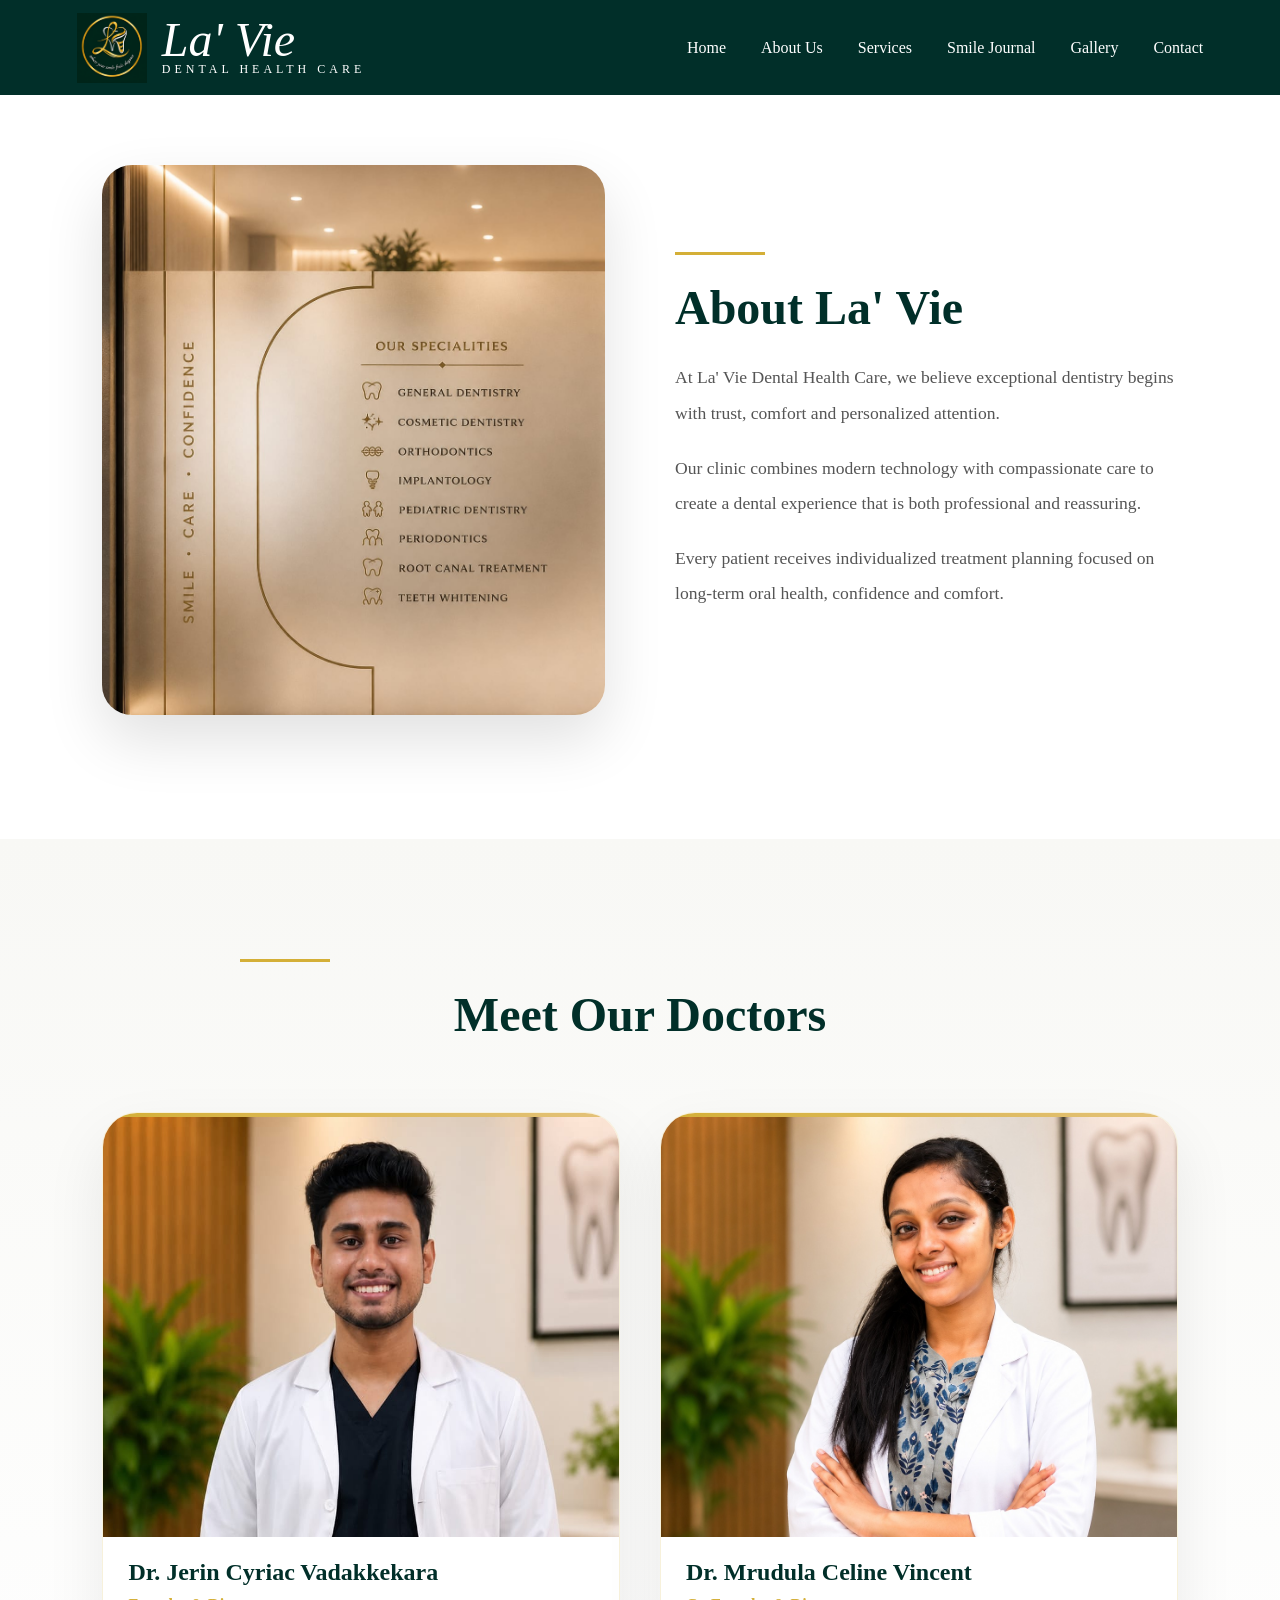
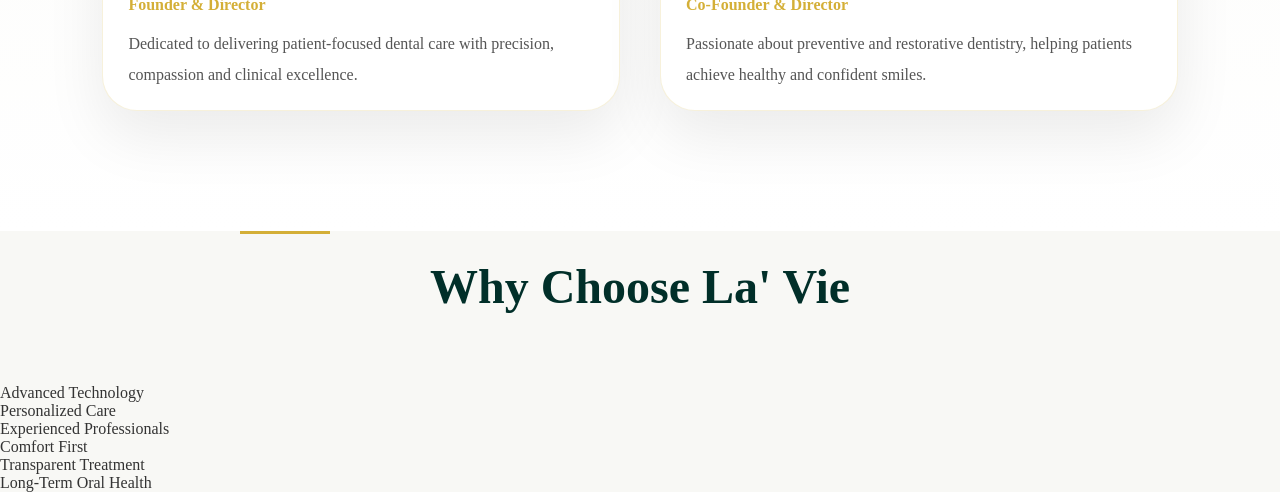
==== about.html @ 4c0e5233 "Add Font Awesome stylesheet to about.html Added Font Awesome stylesheet link for icons." ====
<!DOCTYPE html>
<html lang="en">

<head>

  <link rel="stylesheet"
href="https://cdnjs.cloudflare.com/ajax/libs/font-awesome/6.5.1/css/all.min.css">

<meta charset="UTF-8">
<meta name="viewport" content="width=device-width, initial-scale=1.0">

<title>About Us | La' Vie Dental Health Care</title>

<link rel="stylesheet" href="css/style.css">

</head>

<body>

<header class="navbar">

<div class="brand">

<img src="images/logo.png" alt="La' Vie">

<div class="brand-text">

<div class="lavie">
La' Vie
</div>

<div class="clinic-name">
DENTAL HEALTH CARE
</div>

</div>

</div>

<nav class="nav-links">

<a href="index.html">Home</a>
<a href="about.html">About Us</a>
<a href="services.html">Services</a>
<a href="smile-journal.html">Smile Journal</a>
<a href="gallery.html">Gallery</a>
<a href="contact.html">Contact</a>

</nav>

</header>

<section class="page-hero">

<h1>About Us</h1>

<p>
Where exceptional dentistry meets
personalized care.
</p>

</section>

<section class="about-section">

<div class="about-image">

<img src="images/glass.jpeg"
alt="La' Vie">

</div>

<div class="about-content">

<div class="section-accent"></div>

<h2>About La' Vie</h2>

<p>

At La' Vie Dental Health Care,
we believe exceptional dentistry
begins with trust, comfort and
personalized attention.

</p>

<p>

Our clinic combines modern
technology with compassionate care
to create a dental experience that
is both professional and reassuring.

</p>

<p>

Every patient receives individualized
treatment planning focused on
long-term oral health, confidence
and comfort.

</p>

</div>

</section>

<section class="doctors-section">

<div class="section-heading">

<div class="section-accent"></div>

<h2>Meet Our Doctors</h2>

</div>

<div class="doctor-grid">

<div class="doctor-card">

<img src="images/jerin.jpeg">

<div class="doctor-content">

<h3>
Dr. Jerin Cyriac Vadakkekara
</h3>

<h4>
Founder & Director
</h4>

<p>

Dedicated to delivering
patient-focused dental care with
precision, compassion and
clinical excellence.

</p>

</div>

</div>

<div class="doctor-card">

<img src="images/mrudula.jpeg">

<div class="doctor-content">

<h3>
Dr. Mrudula Celine Vincent
</h3>

<h4>
Co-Founder & Director
</h4>

<p>

Passionate about preventive and
restorative dentistry, helping
patients achieve healthy and
confident smiles.

</p>

</div>

</div>

</div>

</section>

<section class="why-section">

<div class="section-heading">

<div class="section-accent"></div>

<h2>Why Choose La' Vie</h2>

</div>

<div class="why-grid">

<div class="why-card">
Advanced Technology
</div>

<div class="why-card">
Personalized Care
</div>

<div class="why-card">
Experienced Professionals
</div>

<div class="why-card">
Comfort First
</div>

<div class="why-card">
Transparent Treatment
</div>

<div class="why-card">
Long-Term Oral Health
</div>

</div>

</section>

</body>

</html>
---- css/style.css ----
*{
margin:0;
padding:0;
box-sizing:border-box;
}

html{
scroll-behavior:smooth;
}

body{
font-family:"Times New Roman",serif;
background:#F8F8F5;
overflow-x:hidden;
color:#333;
}

/* =========================
HEADER
========================= */

.navbar{
position:fixed;
top:0;
left:0;
width:100%;
height:95px;
display:flex;
justify-content:space-between;
align-items:center;
padding:0 6%;
background:#012F29;
z-index:1000;
transition:.4s ease;
}

.brand{
display:flex;
align-items:center;
gap:15px;
}

.brand img{
height:70px;
width:auto;
}

.brand-text{
display:flex;
flex-direction:column;
}

.lavie{
font-family:"Palatino Linotype","Book Antiqua",Palatino,serif;
font-style:italic;
font-size:3rem;
line-height:.9;
color:white;
}

.clinic-name{
font-size:.75rem;
letter-spacing:4px;
text-transform:uppercase;
color:white;
}

.nav-links{
display:flex;
gap:35px;
}

.nav-links a{
text-decoration:none;
color:white;
font-size:1rem;
transition:.3s;
}

.nav-links a:hover{
color:#D4AF37;
}

/* =========================
HERO
========================= */

.hero{
min-height:100vh;
padding-top:130px;
padding-left:8%;
padding-right:8%;
display:flex;
align-items:center;
justify-content:space-between;
gap:50px;

background:
radial-gradient(
circle at top right,
rgba(212,175,55,.10),
transparent 35%
),

radial-gradient(
circle at bottom left,
rgba(1,91,79,.08),
transparent 40%
),

linear-gradient(
135deg,
#F8F8F5,
#EEF3F1
);
}

.hero-left{
width:48%;
z-index:2;
}

.glass-card{
background:rgba(255,255,255,.55);
backdrop-filter:blur(14px);
padding:50px;
border-radius:30px;
box-shadow:0 20px 60px rgba(0,0,0,.08);
}

.hero-accent{
width:100px;
height:3px;
background:#D4AF37;
margin-bottom:25px;
}

.hero-left h1{
font-size:4.5rem;
line-height:1.1;
color:#012F29;
margin-bottom:20px;
}

.hero-left p{
font-size:1.2rem;
line-height:1.8;
margin-bottom:30px;
color:#555;
}

.hero-buttons{
display:flex;
gap:15px;
margin-bottom:30px;
}

.primary-btn{
padding:16px 30px;
background:#012F29;
color:white;
border-radius:50px;
text-decoration:none;
font-weight:600;
}

.call-btn{
padding:16px 30px;
border:1px solid #D4AF37;
color:#012F29;
border-radius:50px;
text-decoration:none;
font-weight:600;
}

.hero-stats{
display:flex;
gap:15px;
flex-wrap:wrap;
}

.stat{
background:white;
padding:15px;
border-radius:18px;
box-shadow:0 10px 30px rgba(0,0,0,.06);
}

.stat h3{
color:#012F29;
margin-bottom:5px;
}

.stat span{
font-size:.9rem;
color:#666;
}
/* =========================
HERO IMAGE
========================= */

.hero-right{
width:48%;
position:relative;
display:flex;
justify-content:center;
align-items:center;
}

.gold-glow{
position:absolute;
width:500px;
height:500px;
border-radius:50%;

background:
radial-gradient(
rgba(212,175,55,.25),
transparent 70%
);

filter:blur(20px);
}

.hero-slider{
position:relative;
width:100%;
max-width:650px;
height:650px;
border-radius:35px;
overflow:hidden;
box-shadow:0 30px 90px rgba(0,0,0,.12);
}

.hero-slide{
position:absolute;
width:100%;
height:100%;
object-fit:cover;
opacity:0;
transition:opacity 1.5s ease;
}

.hero-slide.active{
opacity:1;
}

/* =========================
ABOUT SECTION
========================= */

.about-section{
padding:120px 8%;
display:flex;
align-items:center;
justify-content:space-between;
gap:70px;
background:white;
}

.about-image{
width:50%;
}

.about-image img{
width:100%;
height:550px;
object-fit:cover;
border-radius:30px;
box-shadow:0 25px 60px rgba(0,0,0,.12);
}

.about-content{
width:50%;
}

.section-accent{
width:90px;
height:3px;
background:#D4AF37;
margin-bottom:25px;
}

.about-content h2{
font-size:3rem;
color:#012F29;
margin-bottom:25px;
}

.about-content p{
font-size:1.1rem;
line-height:2;
color:#555;
margin-bottom:20px;
}

/* =========================
DOCTORS SECTION
========================= */

.doctors-section{
padding:120px 8%;
background:
linear-gradient(
180deg,
#F8F8F5,
#FFFFFF
);
}

.section-heading{
text-align:center;
max-width:800px;
margin:0 auto 70px;
}

.section-heading h2{
font-size:3rem;
color:#012F29;
margin-bottom:20px;
}

.section-heading p{
font-size:1.1rem;
line-height:1.8;
color:#666;
}

.doctor-grid{
display:grid;
grid-template-columns:repeat(2,1fr);
gap:40px;
}

.doctor-card{
background:white;
border-radius:35px;
overflow:hidden;
border:1px solid rgba(212,175,55,.18);
box-shadow:0 25px 60px rgba(0,0,0,.08);
transition:.4s ease;
}

.doctor-card::before{
content:"";
display:block;
height:4px;
background:
linear-gradient(
90deg,
#D4AF37,
#E4C27A
);
}

.doctor-card:hover{
transform:translateY(-12px);
box-shadow:0 35px 80px rgba(0,0,0,.12);
}
/* =========================
DOCTOR IMAGES
========================= */

.doctor-card img{

width:100%;

height:420px;

object-fit:cover;

object-position:center top;

display:block;
}
}

.doctor-card:hover img{

transform:scale(1.03);
}

.doctor-content{

padding:20px 25px;


}

.doctor-content h3{

font-size:1.5rem;

line-height:1.3;

color:#012F29;

margin-bottom:8px;

}

.doctor-content h4{

color:#D4AF37;

margin-bottom:15px;

font-size:1rem;
}

.doctor-content span{

display:block;

margin-bottom:20px;

font-weight:600;

letter-spacing:.5px;

color:#666;
}

.doctor-content p{

line-height:1.9;

color:#555;
}

/* =========================
WHATSAPP BUTTON
========================= */

.floating-whatsapp{

position:fixed;

right:25px;
bottom:25px;

width:65px;
height:65px;

display:flex;
justify-content:center;
align-items:center;

background:#25D366;

color:white;

font-size:1.8rem;

border-radius:50%;

text-decoration:none;

z-index:9999;

box-shadow:
0 10px 30px rgba(0,0,0,.25);

transition:.3s;
}

.floating-whatsapp:hover{

transform:translateY(-4px);
}

/* =========================
ANIMATIONS
========================= */

.hero-left{

opacity:0;

animation:
fadeLeft 1.2s ease forwards;
}

.hero-right{

opacity:0;

animation:
fadeRight 1.2s ease forwards;
}

@keyframes fadeLeft{

from{
opacity:0;
transform:translateX(-50px);
}

to{
opacity:1;
transform:translateX(0);
}
}

@keyframes fadeRight{

from{
opacity:0;
transform:translateX(50px);
}

to{
opacity:1;
transform:translateX(0);
}
}

/* =========================
MOBILE
========================= */

@media(max-width:992px){

.nav-links{
display:none;
}

.hero{

flex-direction:column;

text-align:center;

padding-top:130px;
}

.hero-left,
.hero-right{
width:100%;
}

.hero-right{
margin-top:40px;
}

.hero-slider{
height:420px;
}

.hero-left h1{
font-size:3rem;
}

.hero-buttons{
justify-content:center;
}

.hero-stats{
justify-content:center;
}

.glass-card{
padding:30px;
}

.about-section{
flex-direction:column;
}

.about-image,
.about-content{
width:100%;
}

.about-image img{
height:350px;
}

.doctor-grid{
grid-template-columns:1fr;
}

.section-heading h2,
.about-content h2{
font-size:2.3rem;
}

}
/* =========================
GALLERY
========================= */

.gallery-section{

padding:120px 8%;

background:#012F29;
}

.gallery-grid{

display:grid;

grid-template-columns:
2fr 1fr;

grid-auto-rows:300px;

gap:20px;
}

.gallery-item{

overflow:hidden;

border-radius:25px;

position:relative;
}

.gallery-item img{

width:100%;
height:100%;

object-fit:cover;

transition:.6s ease;
}

.gallery-item:hover img{

transform:scale(1.08);
}

.gallery-item.large{

grid-row:span 2;
}

.gallery-item.tall{

grid-row:span 2;
}

@media(max-width:992px){

.gallery-grid{

grid-template-columns:1fr;
}

.gallery-item.large,
.gallery-item.tall{

grid-row:auto;
}

}
/* =========================
CONTACT
========================= */

.contact-section{

padding:120px 8%;

display:grid;

grid-template-columns:
repeat(3,1fr);

gap:30px;

background:
linear-gradient(
135deg,
#012F29,
#01463D
);
}

.contact-card{

background:
rgba(255,255,255,.08);

backdrop-filter:blur(12px);

padding:40px;

border-radius:25px;

color:white;

text-align:center;

border:1px solid
rgba(255,255,255,.10);
}

.contact-card h2{

margin-bottom:20px;

color:#D4AF37;
}

.contact-card p{

line-height:1.8;

margin-bottom:25px;
}

@media(max-width:992px){

.contact-section{

grid-template-columns:1fr;
}

}
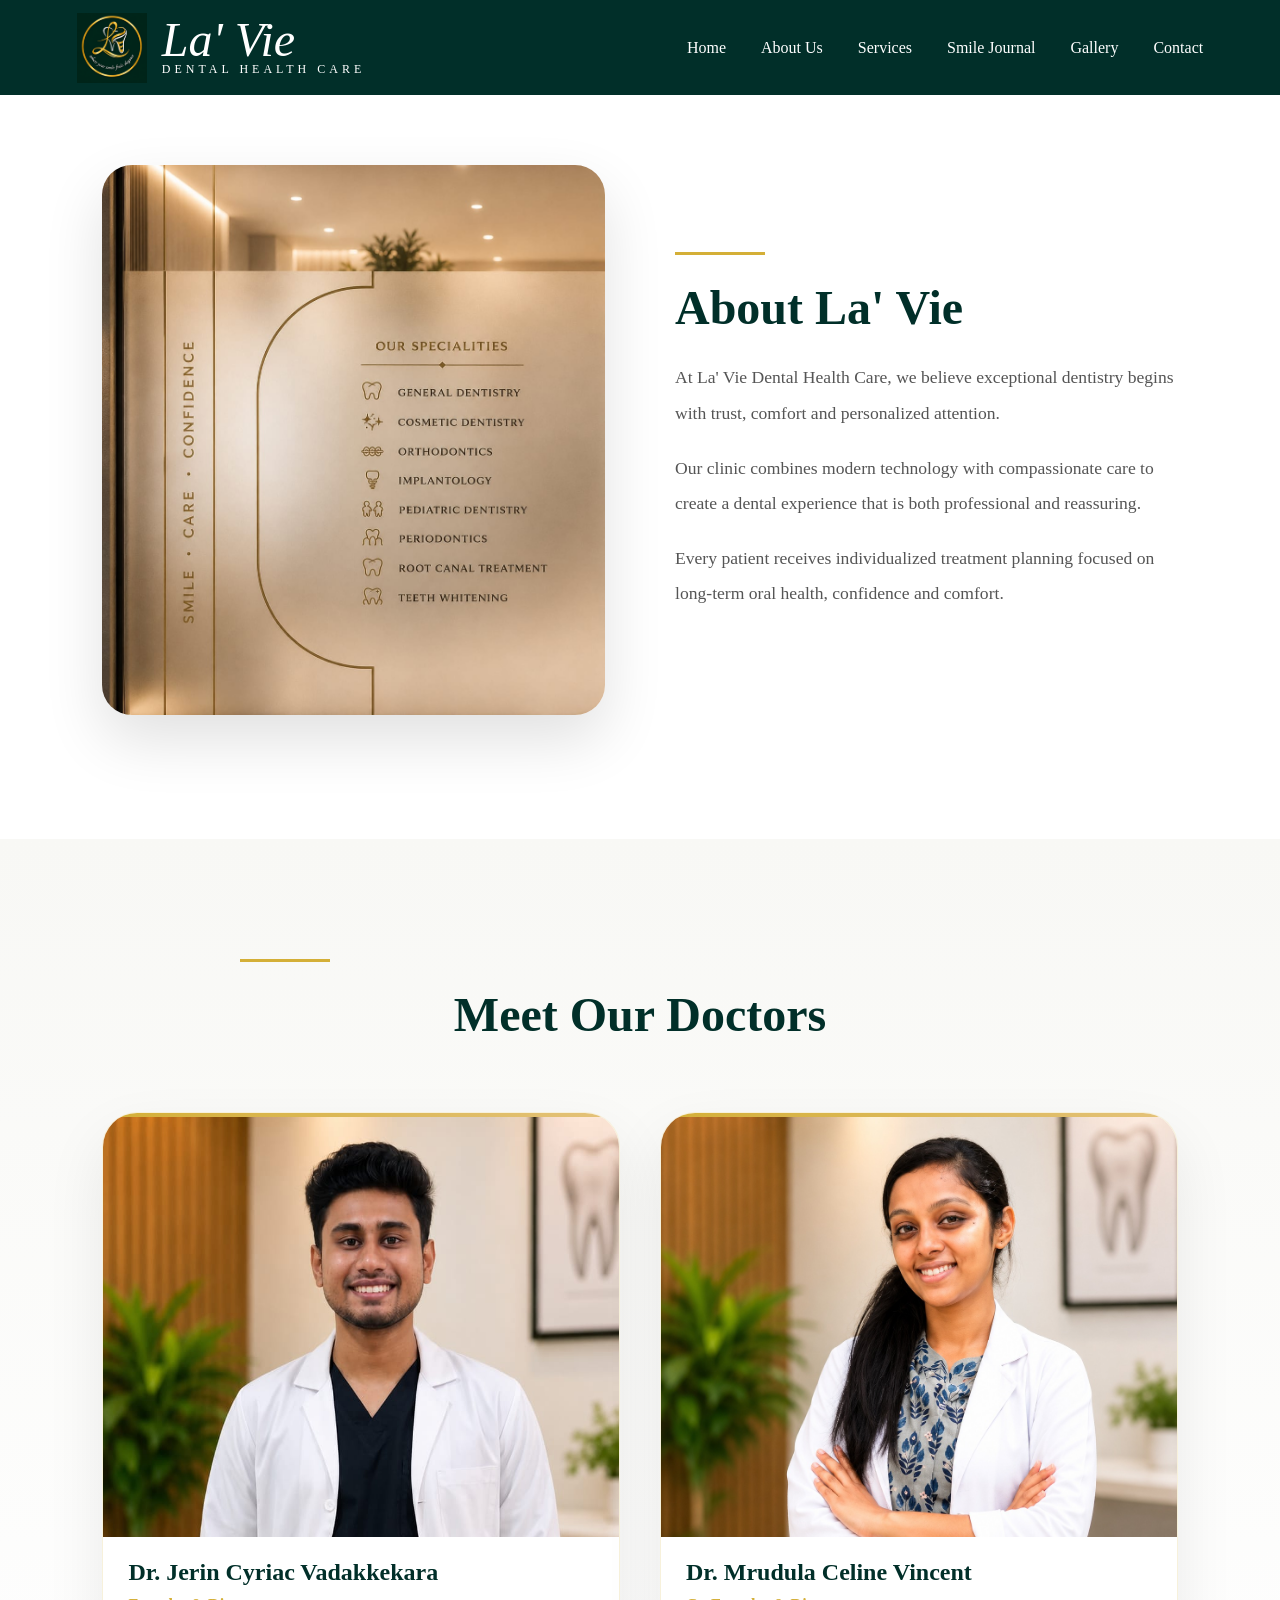
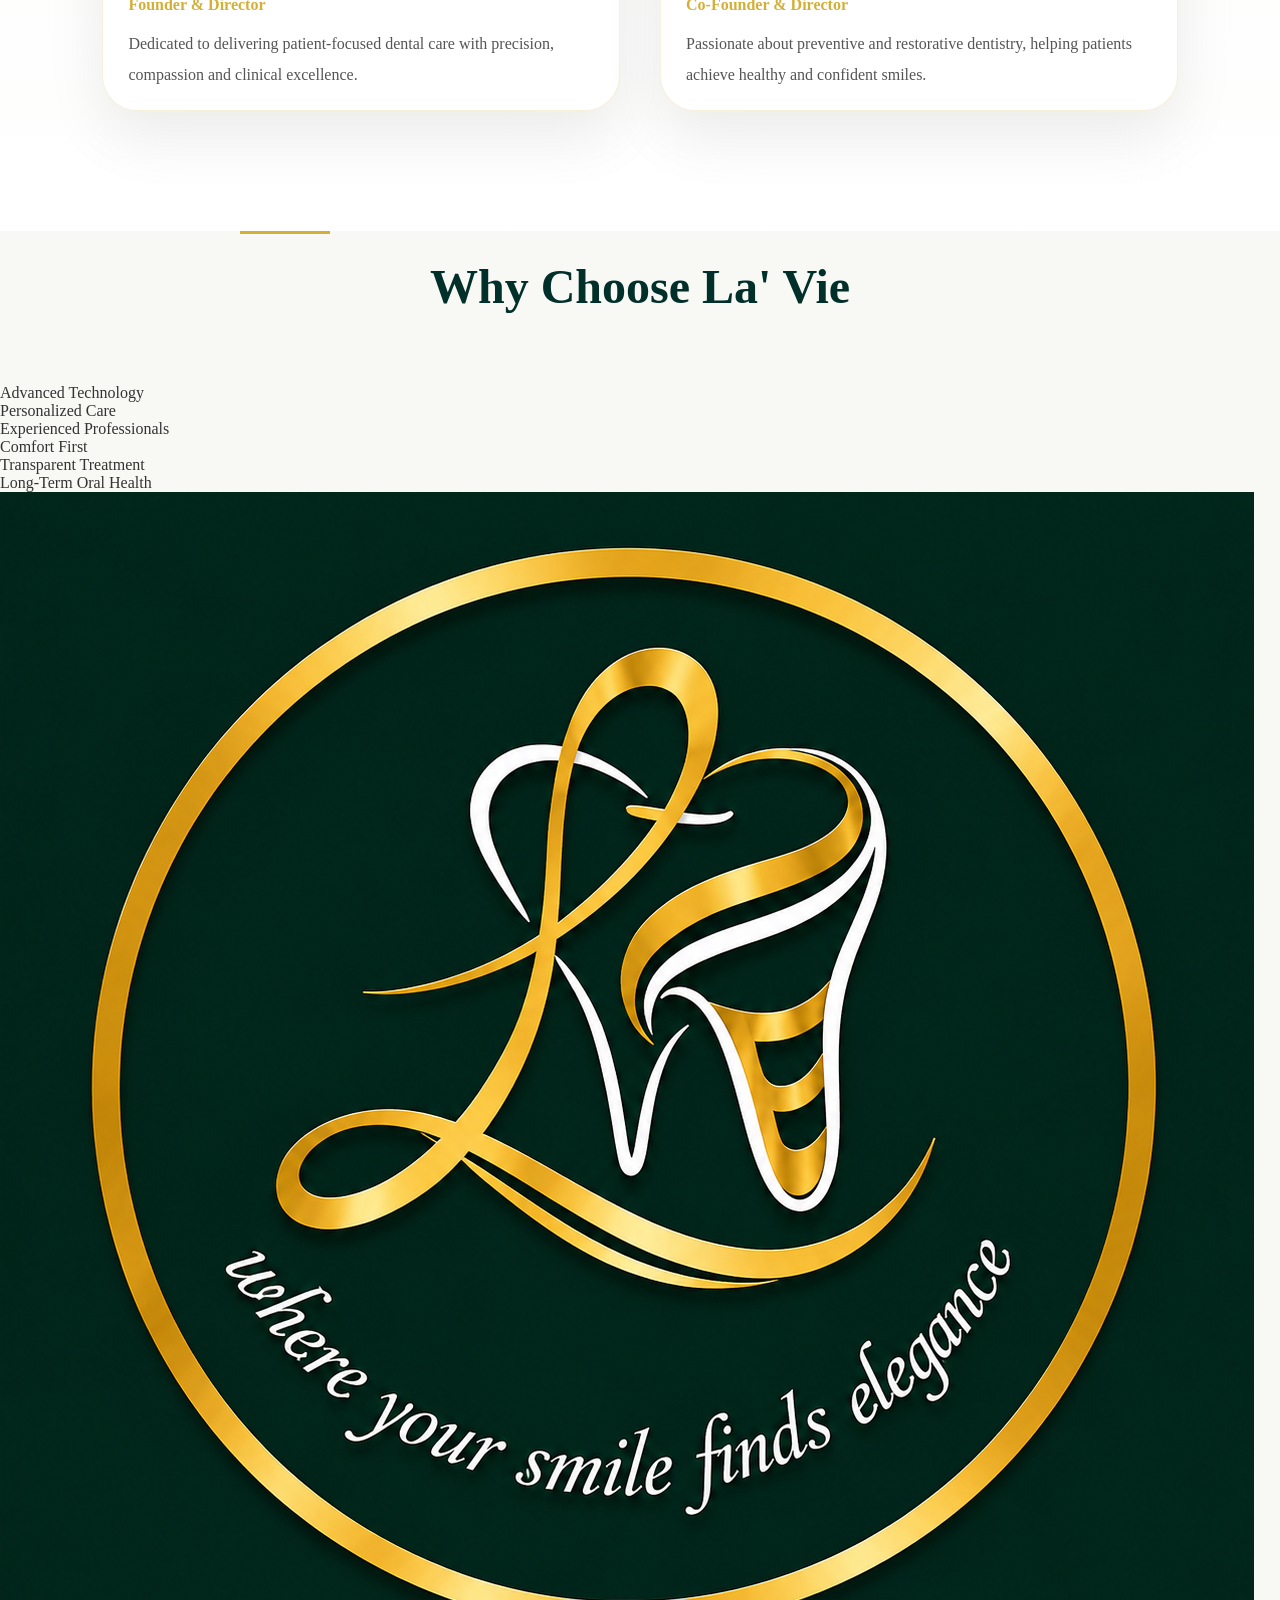
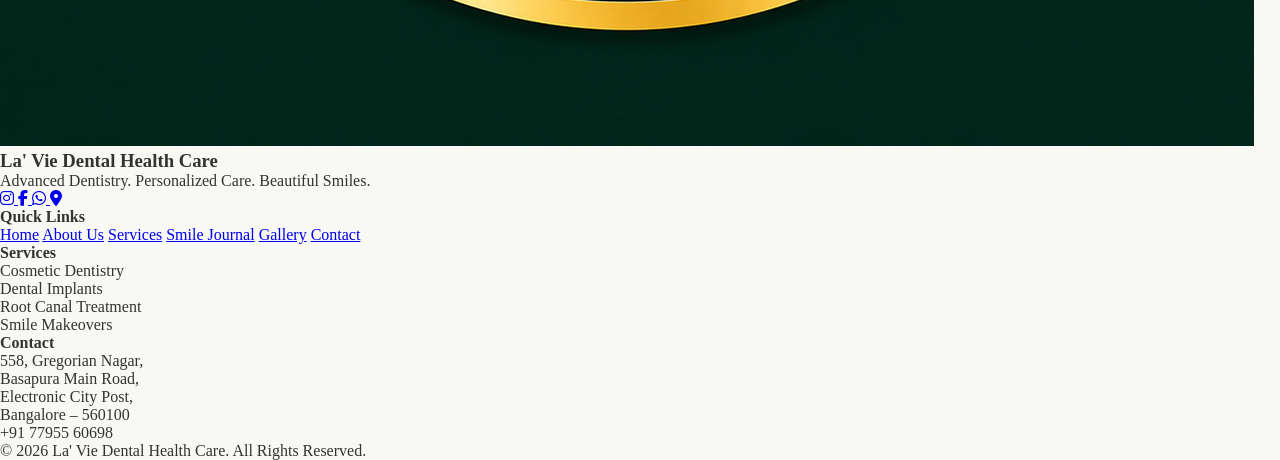
==== commit 0ff4fab0: "Add footer section to about.html" ====
--- a/about.html
+++ b/about.html
@@ -217,6 +217,98 @@
 
 </section>
 
+  <footer class="footer">
+
+<div class="footer-container">
+
+<div class="footer-brand">
+
+<img src="images/logo.png" alt="La' Vie">
+
+<h3>La' Vie Dental Health Care</h3>
+
+<p>
+Advanced Dentistry.
+Personalized Care.
+Beautiful Smiles.
+</p>
+
+<div class="footer-social">
+
+<a href="#">
+<i class="fa-brands fa-instagram"></i>
+</a>
+
+<a href="#">
+<i class="fa-brands fa-facebook-f"></i>
+</a>
+
+<a href="https://wa.me/917795560698">
+<i class="fa-brands fa-whatsapp"></i>
+</a>
+
+<a href="#">
+<i class="fa-solid fa-location-dot"></i>
+</a>
+
+</div>
+
+</div>
+
+<div class="footer-links">
+
+<h4>Quick Links</h4>
+
+<a href="index.html">Home</a>
+<a href="about.html">About Us</a>
+<a href="services.html">Services</a>
+<a href="smile-journal.html">Smile Journal</a>
+<a href="gallery.html">Gallery</a>
+<a href="contact.html">Contact</a>
+
+</div>
+
+<div class="footer-services">
+
+<h4>Services</h4>
+
+<p>Cosmetic Dentistry</p>
+<p>Dental Implants</p>
+<p>Root Canal Treatment</p>
+<p>Smile Makeovers</p>
+
+</div>
+
+<div class="footer-contact">
+
+<h4>Contact</h4>
+
+<p>
+558, Gregorian Nagar,<br>
+Basapura Main Road,<br>
+Electronic City Post,<br>
+Bangalore – 560100
+</p>
+
+<p>
++91 77955 60698
+</p>
+
+</div>
+
+</div>
+
+<div class="footer-bottom">
+
+<p>
+© 2026 La' Vie Dental Health Care.
+All Rights Reserved.
+</p>
+
+</div>
+
+</footer>
+  
 </body>
 
 </html>
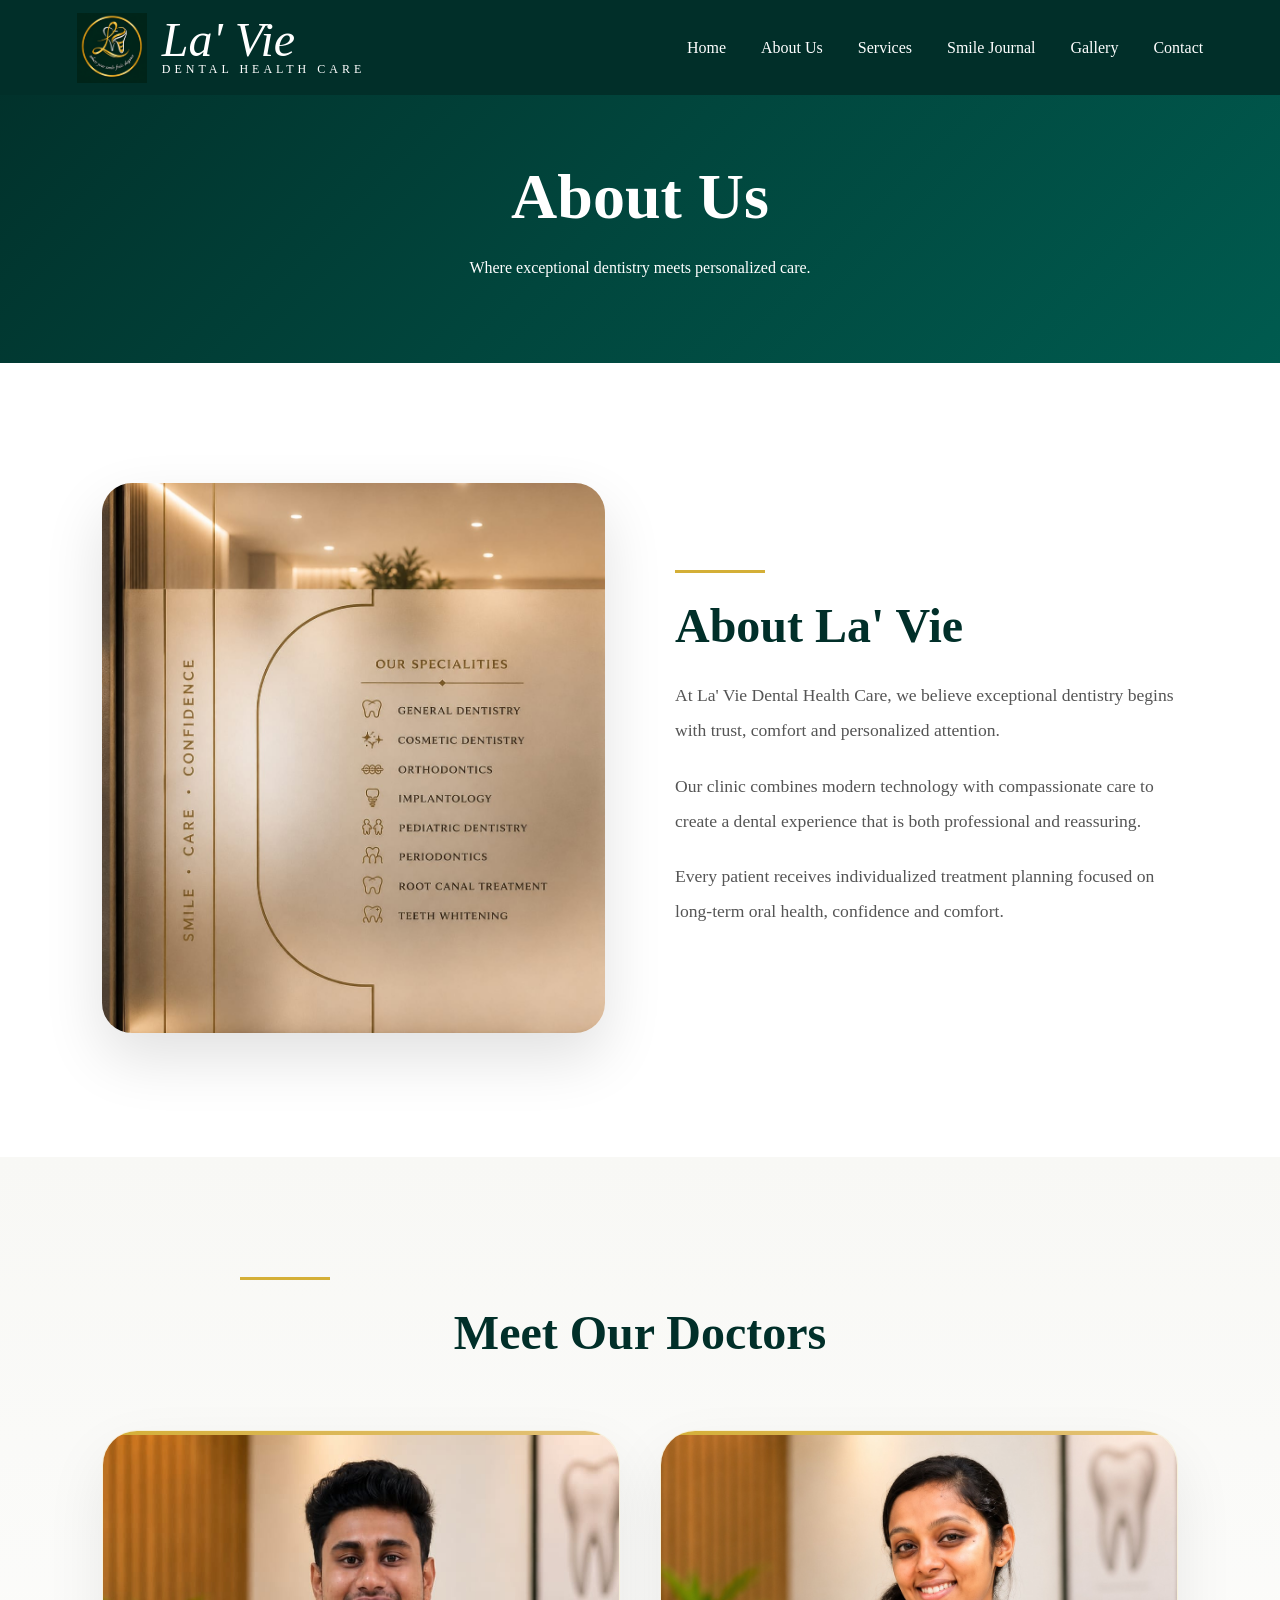
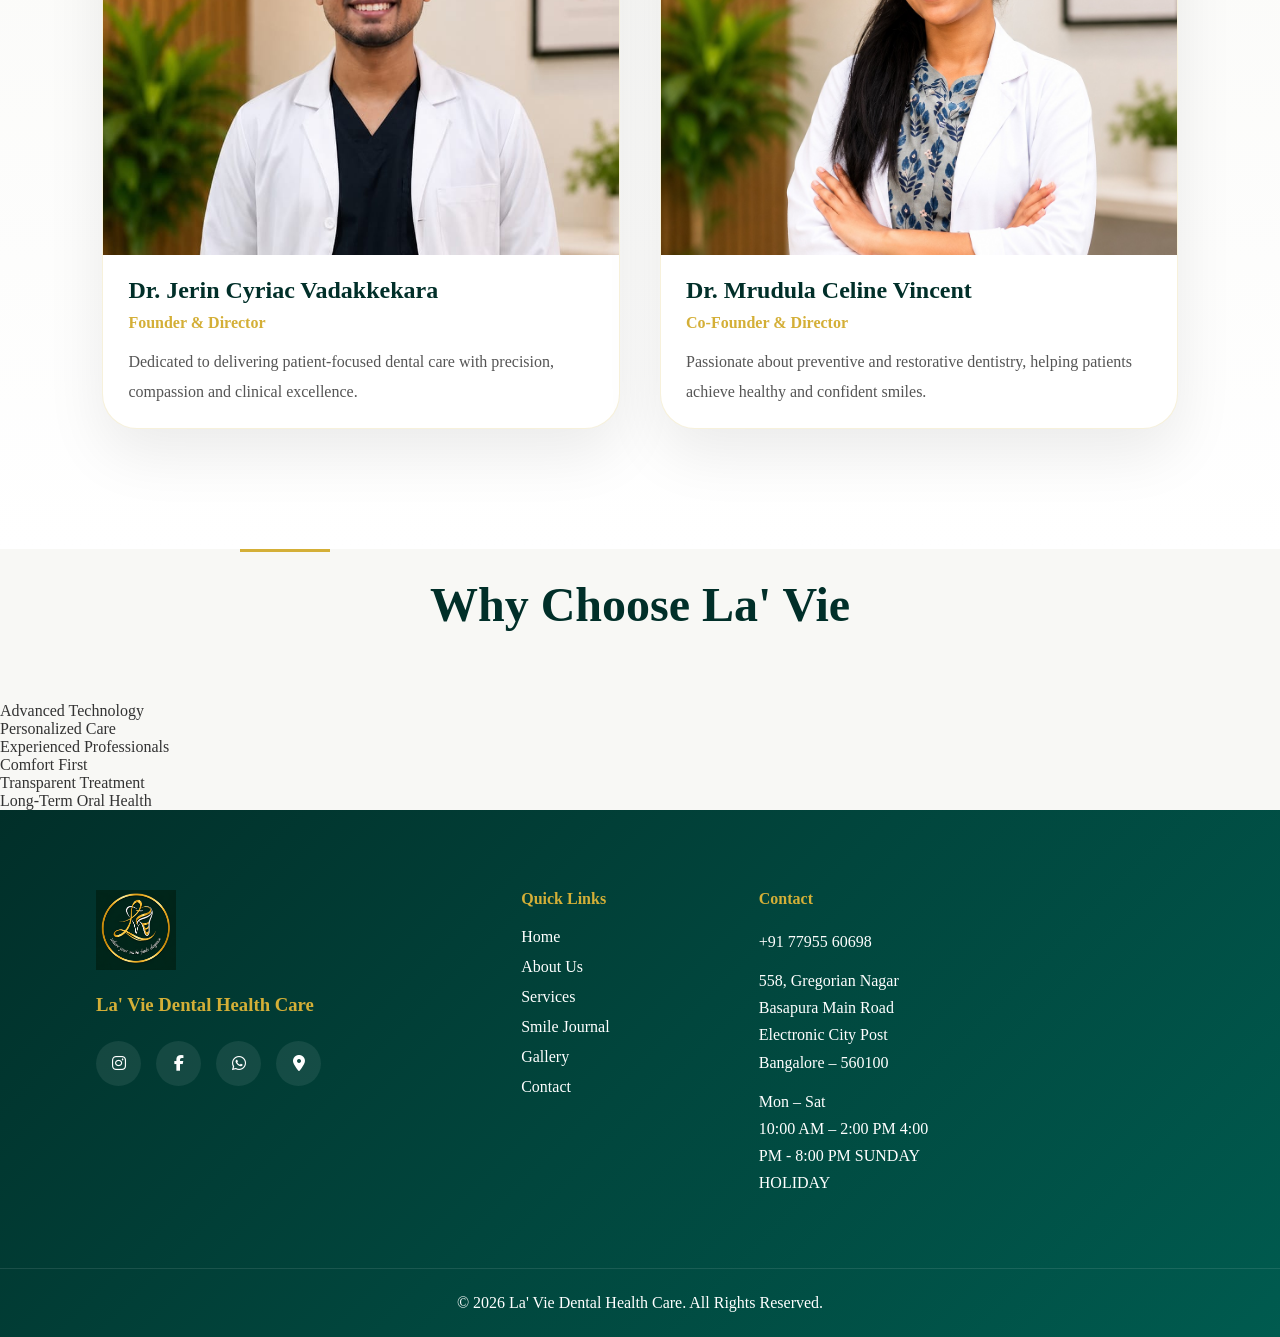
==== commit aacb5d85: "Update about.html" ====
--- a/about.html
+++ b/about.html
@@ -227,27 +227,22 @@
 
 <h3>La' Vie Dental Health Care</h3>
 
-<p>
-Advanced Dentistry.
-Personalized Care.
-Beautiful Smiles.
-</p>
 
 <div class="footer-social">
 
-<a href="#">
+<a href="YOUR_INSTAGRAM_LINK" target="_blank">
 <i class="fa-brands fa-instagram"></i>
 </a>
 
-<a href="#">
+<a href="YOUR_FACEBOOK_LINK" target="_blank">
 <i class="fa-brands fa-facebook-f"></i>
 </a>
 
-<a href="https://wa.me/917795560698">
+<a href="https://wa.me/917795560698" target="_blank">
 <i class="fa-brands fa-whatsapp"></i>
 </a>
 
-<a href="#">
+<a href="YOUR_GOOGLE_MAP_LINK" target="_blank">
 <i class="fa-solid fa-location-dot"></i>
 </a>
 
@@ -268,30 +263,26 @@
 
 </div>
 
-<div class="footer-services">
-
-<h4>Services</h4>
-
-<p>Cosmetic Dentistry</p>
-<p>Dental Implants</p>
-<p>Root Canal Treatment</p>
-<p>Smile Makeovers</p>
-
-</div>
-
 <div class="footer-contact">
 
 <h4>Contact</h4>
 
 <p>
-558, Gregorian Nagar,<br>
-Basapura Main Road,<br>
-Electronic City Post,<br>
++91 77955 60698
+</p>
+
+<p>
+558, Gregorian Nagar<br>
+Basapura Main Road<br>
+Electronic City Post<br>
 Bangalore – 560100
 </p>
 
 <p>
-+91 77955 60698
+Mon – Sat<br>
+10:00 AM – 2:00 PM
+4:00 PM - 8:00 PM
+ SUNDAY HOLIDAY 
 </p>
 
 </div>
--- a/css/style.css
+++ b/css/style.css
@@ -721,3 +721,279 @@
 }
 
 }
+
+/* =========================
+FOOTER
+========================= */
+
+.footer{
+
+background:
+linear-gradient(
+135deg,
+#012F29,
+#01463D,
+#005B4F
+);
+
+color:white;
+
+padding-top:80px;
+}
+
+.footer-container{
+
+width:85%;
+
+margin:auto;
+
+display:grid;
+
+grid-template-columns:
+2fr 1fr 1fr 1fr;
+
+gap:50px;
+}
+
+.footer-brand img{
+
+height:80px;
+
+margin-bottom:20px;
+}
+
+.footer-brand h3{
+
+margin-bottom:15px;
+
+color:#D4AF37;
+}
+
+.footer-brand p{
+
+line-height:1.8;
+}
+
+.footer-social{
+
+margin-top:25px;
+
+display:flex;
+
+gap:15px;
+}
+
+.footer-social a{
+
+width:45px;
+height:45px;
+
+display:flex;
+justify-content:center;
+align-items:center;
+
+background:
+rgba(255,255,255,.08);
+
+border-radius:50%;
+
+color:white;
+
+text-decoration:none;
+
+transition:.3s;
+}
+
+.footer-social a:hover{
+
+background:#D4AF37;
+
+color:#012F29;
+}
+
+.footer-links,
+.footer-services,
+.footer-contact{
+
+display:flex;
+flex-direction:column;
+}
+
+.footer-links h4,
+.footer-services h4,
+.footer-contact h4{
+
+margin-bottom:20px;
+
+color:#D4AF37;
+}
+
+.footer-links a{
+
+color:white;
+
+text-decoration:none;
+
+margin-bottom:12px;
+}
+
+.footer-services p,
+.footer-contact p{
+
+margin-bottom:12px;
+
+line-height:1.7;
+}
+
+.footer-bottom{
+
+margin-top:60px;
+
+padding:25px;
+
+text-align:center;
+
+border-top:
+1px solid rgba(255,255,255,.10);
+}
+
+@media(max-width:992px){
+
+.footer-container{
+
+grid-template-columns:1fr;
+
+text-align:center;
+}
+
+.footer-social{
+
+justify-content:center;
+}
+
+}
+/* =========================
+CONTACT PAGE V2
+========================= */
+
+.page-hero{
+
+padding-top:160px;
+padding-bottom:80px;
+
+text-align:center;
+
+background:
+linear-gradient(
+135deg,
+#012F29,
+#01463D,
+#005B4F
+);
+
+color:white;
+}
+
+.page-hero h1{
+
+font-size:4rem;
+
+margin-bottom:20px;
+}
+
+.page-hero p{
+
+max-width:700px;
+
+margin:auto;
+
+line-height:1.8;
+}
+
+.contact-luxury{
+
+padding:120px 8%;
+
+display:grid;
+
+grid-template-columns:
+1fr 1fr;
+
+gap:60px;
+
+background:#F8F8F5;
+}
+
+.contact-info,
+.appointment-form{
+
+background:white;
+
+padding:50px;
+
+border-radius:30px;
+
+box-shadow:
+0 20px 60px rgba(0,0,0,.08);
+}
+
+.contact-info h2,
+.appointment-form h2{
+
+color:#012F29;
+
+margin-bottom:25px;
+}
+
+.contact-detail{
+
+margin-top:25px;
+margin-bottom:25px;
+}
+
+.contact-detail h3{
+
+color:#D4AF37;
+
+margin-bottom:10px;
+}
+
+.appointment-form form{
+
+display:flex;
+
+flex-direction:column;
+
+gap:20px;
+}
+
+.appointment-form input,
+.appointment-form textarea{
+
+padding:16px;
+
+border:1px solid #ddd;
+
+border-radius:12px;
+
+font-family:inherit;
+}
+
+.appointment-form textarea{
+
+resize:none;
+}
+
+@media(max-width:992px){
+
+.contact-luxury{
+
+grid-template-columns:1fr;
+}
+
+.page-hero h1{
+
+font-size:2.8rem;
+}
+
+}
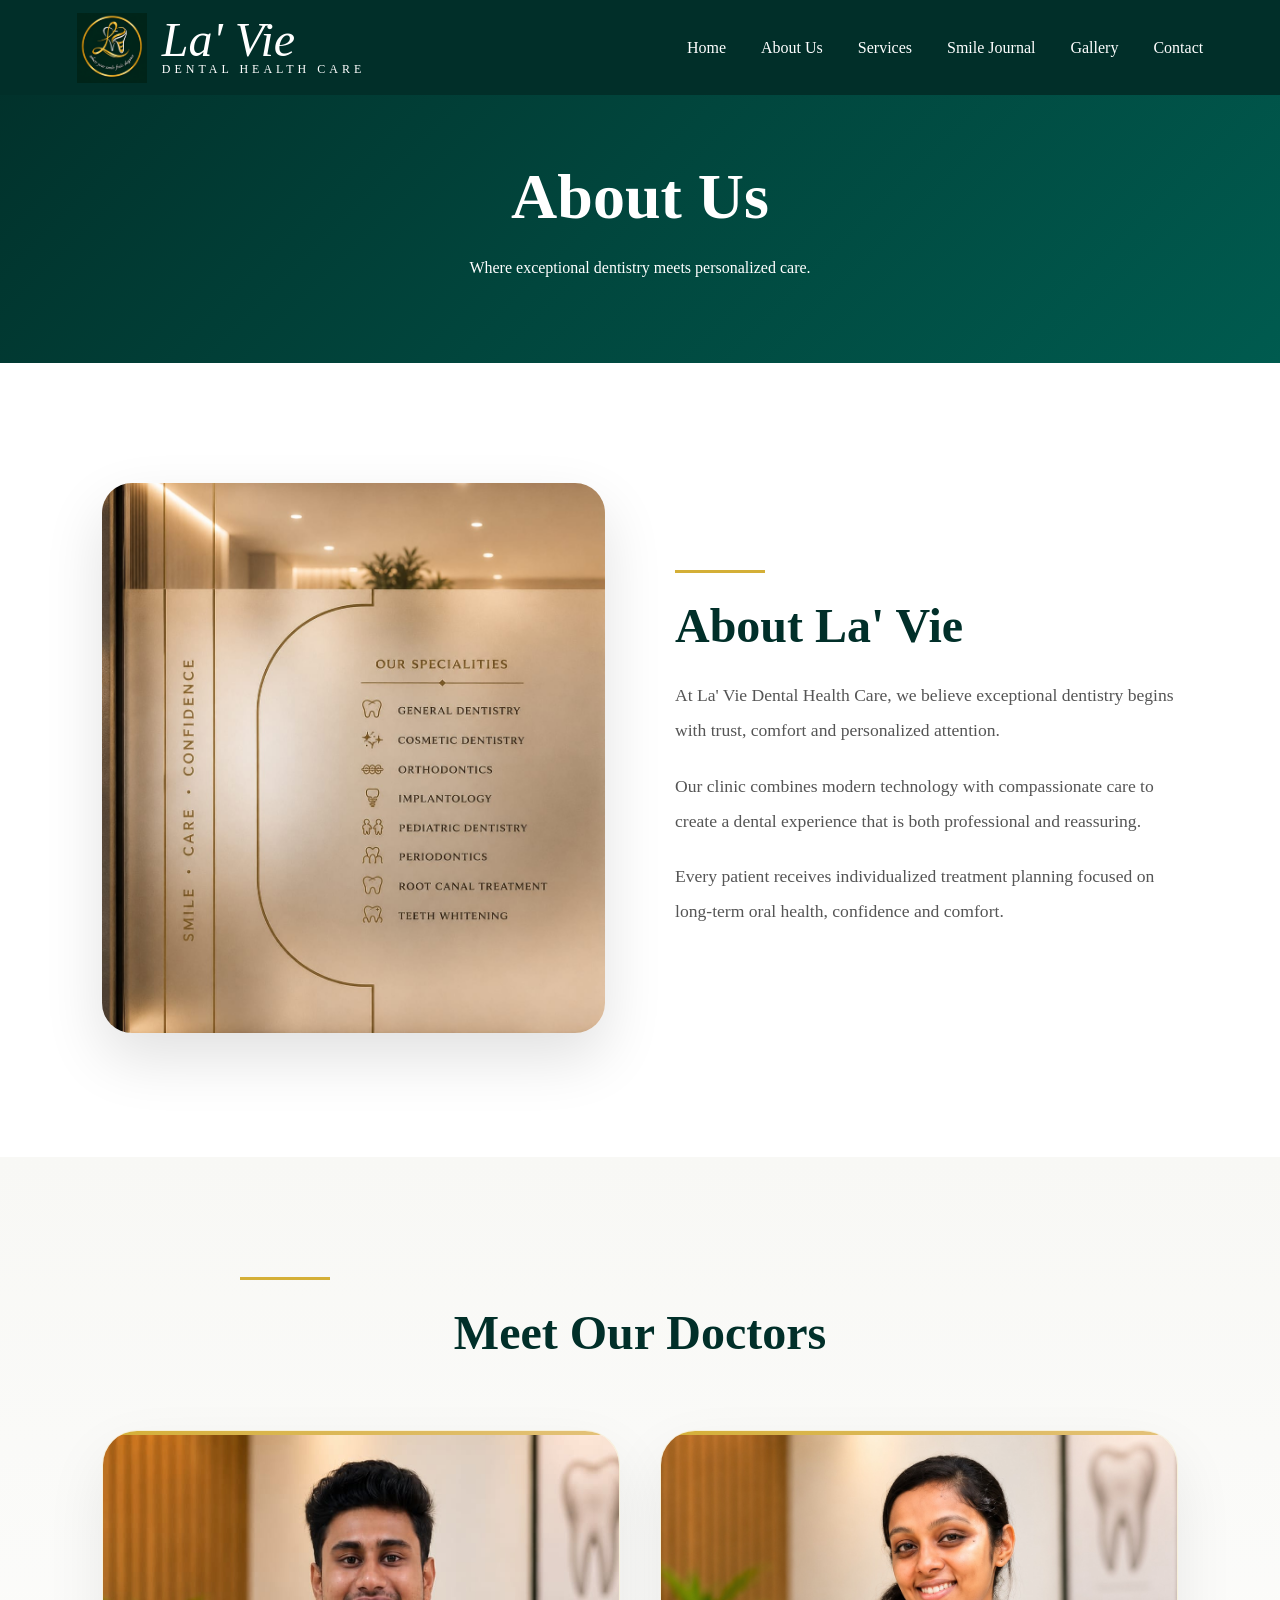
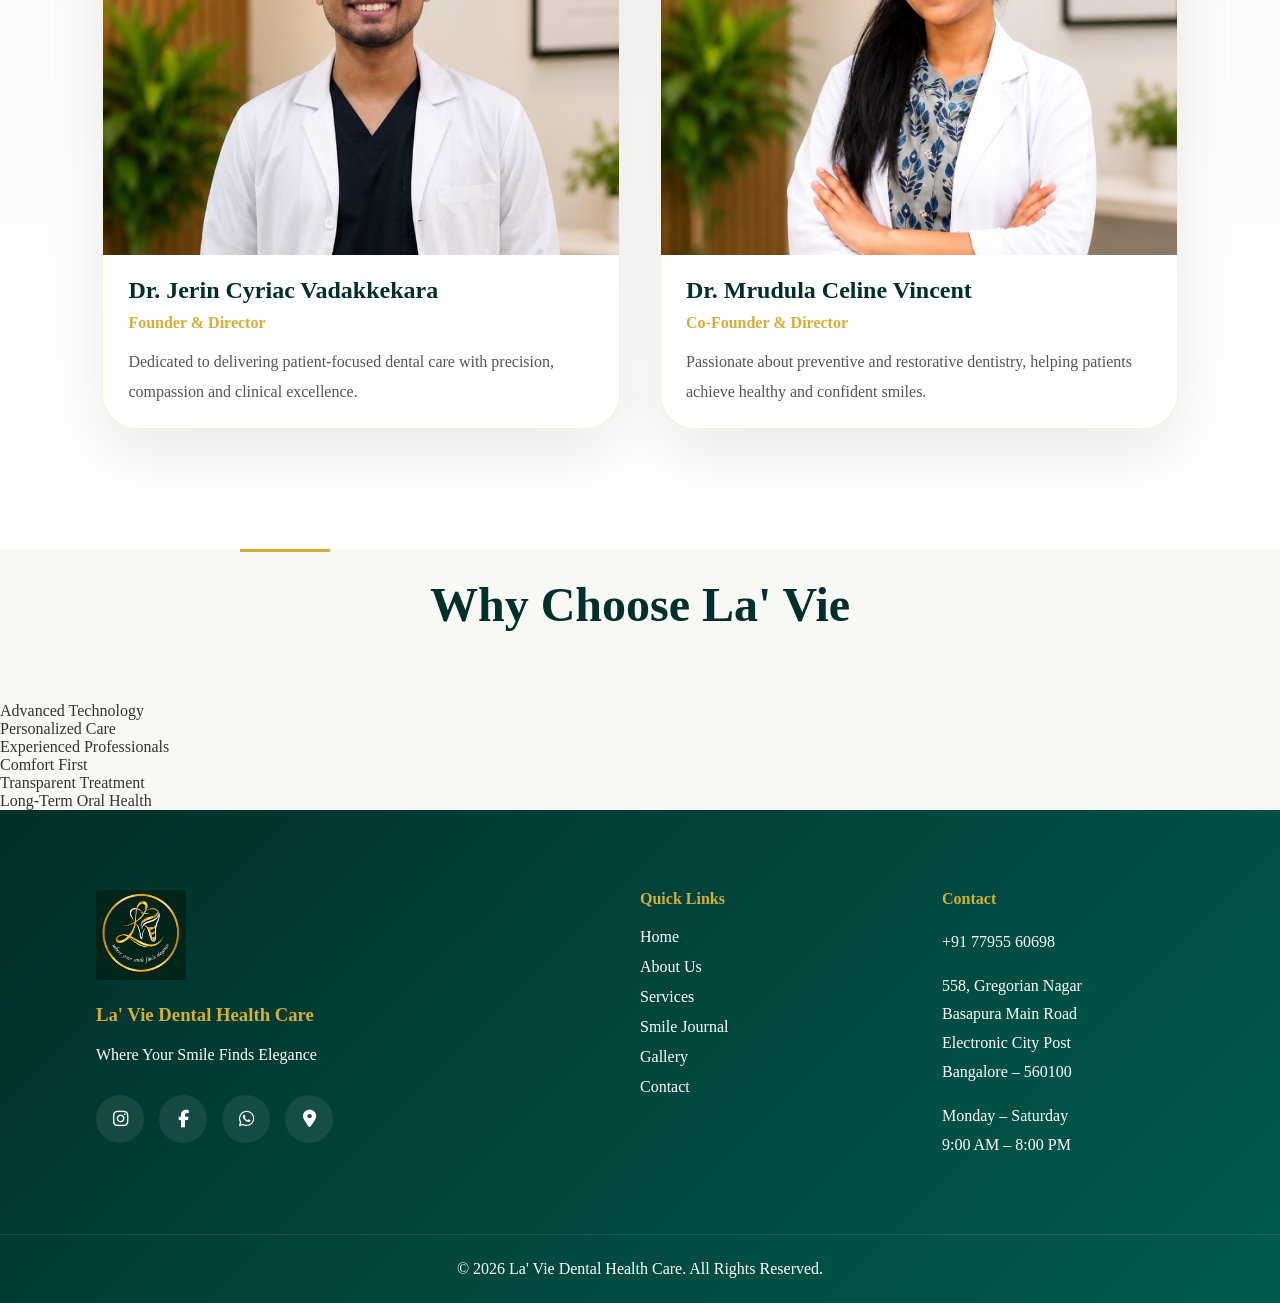
==== commit 780ecfa1: "Update about.html" ====
--- a/about.html
+++ b/about.html
@@ -217,7 +217,7 @@
 
 </section>
 
-  <footer class="footer">
+<footer class="footer">
 
 <div class="footer-container">
 
@@ -227,6 +227,9 @@
 
 <h3>La' Vie Dental Health Care</h3>
 
+<p>
+Where Your Smile Finds Elegance
+</p>
 
 <div class="footer-social">
 
@@ -279,10 +282,8 @@
 </p>
 
 <p>
-Mon – Sat<br>
-10:00 AM – 2:00 PM
-4:00 PM - 8:00 PM
- SUNDAY HOLIDAY 
+Monday – Saturday<br>
+9:00 AM – 8:00 PM
 </p>
 
 </div>
@@ -292,8 +293,7 @@
 <div class="footer-bottom">
 
 <p>
-© 2026 La' Vie Dental Health Care.
-All Rights Reserved.
+© 2026 La' Vie Dental Health Care. All Rights Reserved.
 </p>
 
 </div>
--- a/css/style.css
+++ b/css/style.css
@@ -997,3 +997,161 @@
 }
 
 }
+/* =========================
+LUXURY FOOTER
+========================= */
+
+.footer{
+
+background:
+linear-gradient(
+135deg,
+#012F29,
+#01463D,
+#005B4F
+);
+
+color:white;
+
+padding-top:80px;
+}
+
+.footer-container{
+
+width:85%;
+
+margin:auto;
+
+display:grid;
+
+grid-template-columns:
+2fr 1fr 1fr;
+
+gap:60px;
+}
+
+.footer-brand img{
+
+height:90px;
+
+margin-bottom:20px;
+}
+
+.footer-brand h3{
+
+color:#D4AF37;
+
+margin-bottom:15px;
+}
+
+.footer-brand p{
+
+line-height:1.8;
+}
+
+.footer-social{
+
+display:flex;
+
+gap:15px;
+
+margin-top:25px;
+}
+
+.footer-social a{
+
+width:48px;
+height:48px;
+
+display:flex;
+justify-content:center;
+align-items:center;
+
+border-radius:50%;
+
+background:
+rgba(255,255,255,.08);
+
+color:white;
+
+font-size:1.1rem;
+
+text-decoration:none;
+
+transition:.3s;
+}
+
+.footer-social a:hover{
+
+background:#D4AF37;
+
+color:#012F29;
+
+transform:translateY(-4px);
+}
+
+.footer-links,
+.footer-contact{
+
+display:flex;
+flex-direction:column;
+}
+
+.footer-links h4,
+.footer-contact h4{
+
+margin-bottom:20px;
+
+color:#D4AF37;
+}
+
+.footer-links a{
+
+color:white;
+
+text-decoration:none;
+
+margin-bottom:12px;
+
+transition:.3s;
+}
+
+.footer-links a:hover{
+
+color:#D4AF37;
+}
+
+.footer-contact p{
+
+line-height:1.8;
+
+margin-bottom:15px;
+}
+
+.footer-bottom{
+
+margin-top:60px;
+
+padding:25px;
+
+text-align:center;
+
+border-top:
+1px solid rgba(255,255,255,.10);
+}
+
+@media(max-width:992px){
+
+.footer-container{
+
+grid-template-columns:1fr;
+
+text-align:center;
+}
+
+.footer-social{
+
+justify-content:center;
+}
+
+}
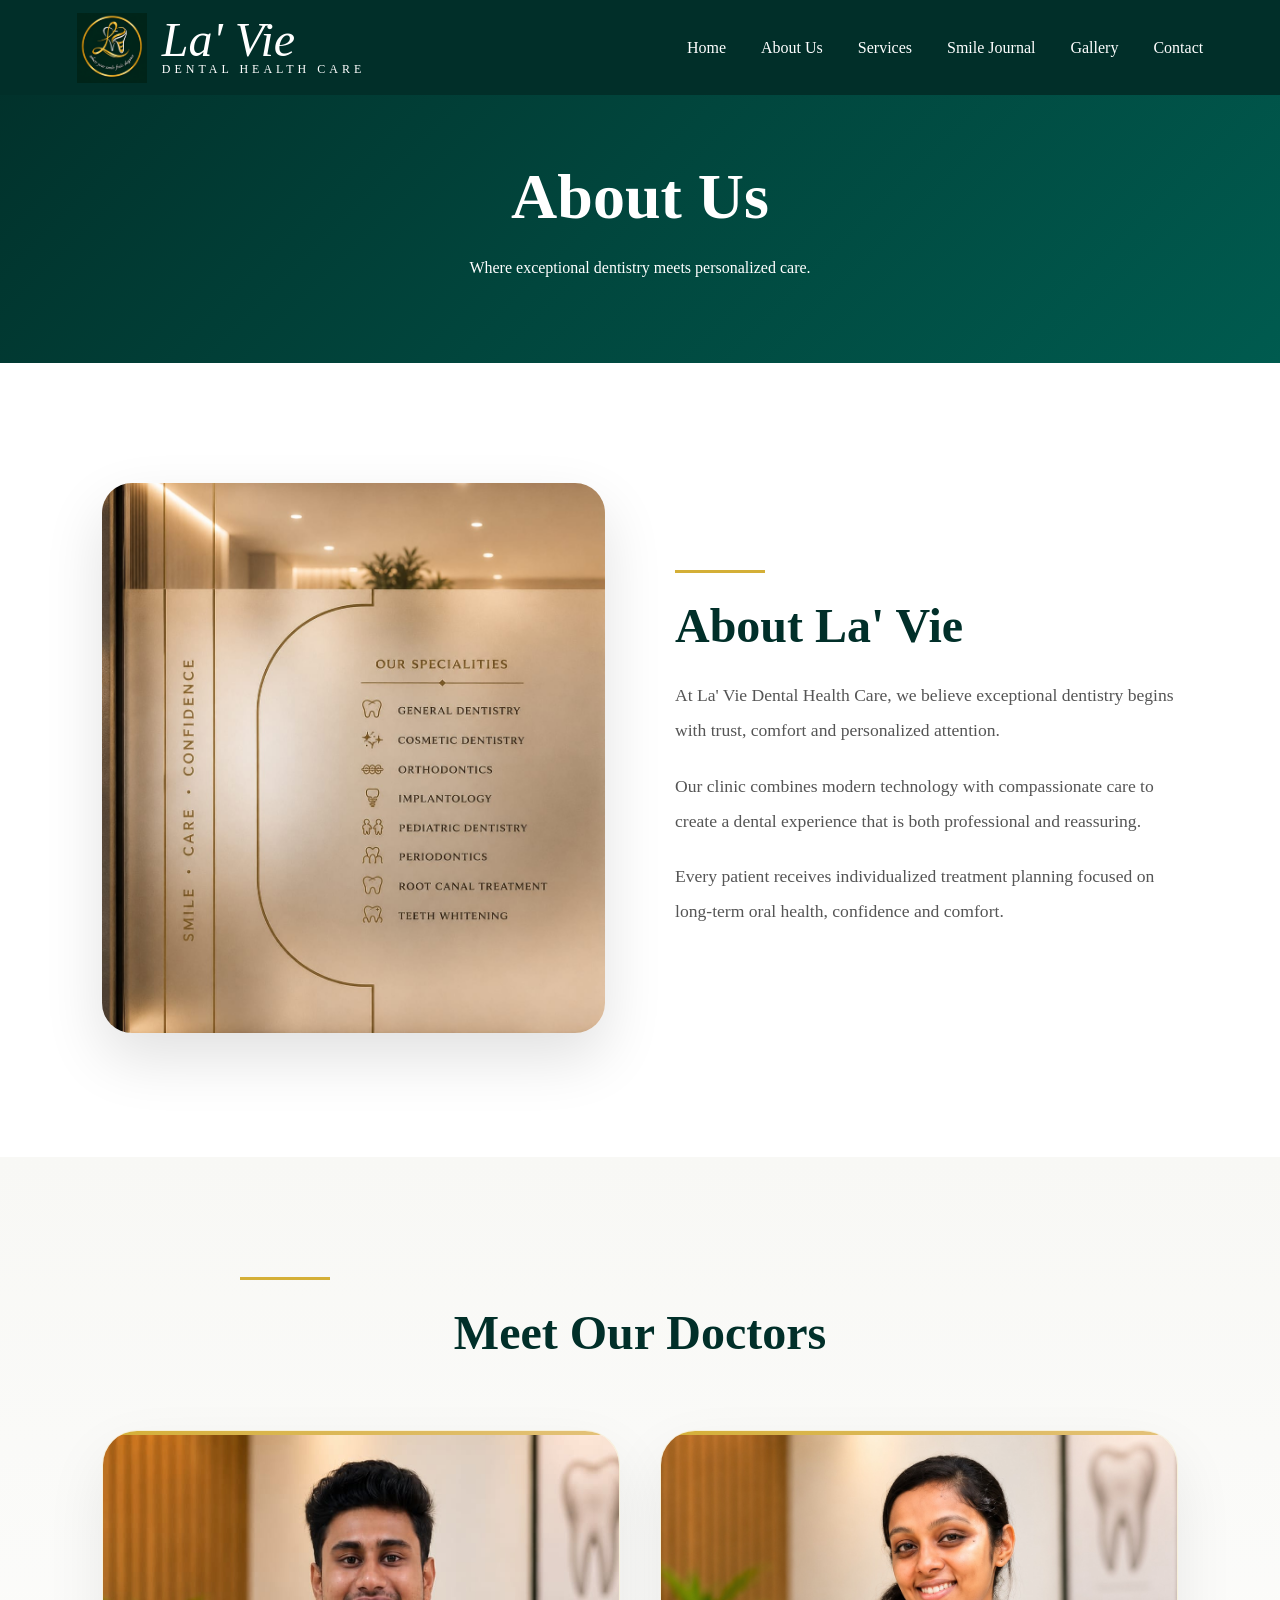
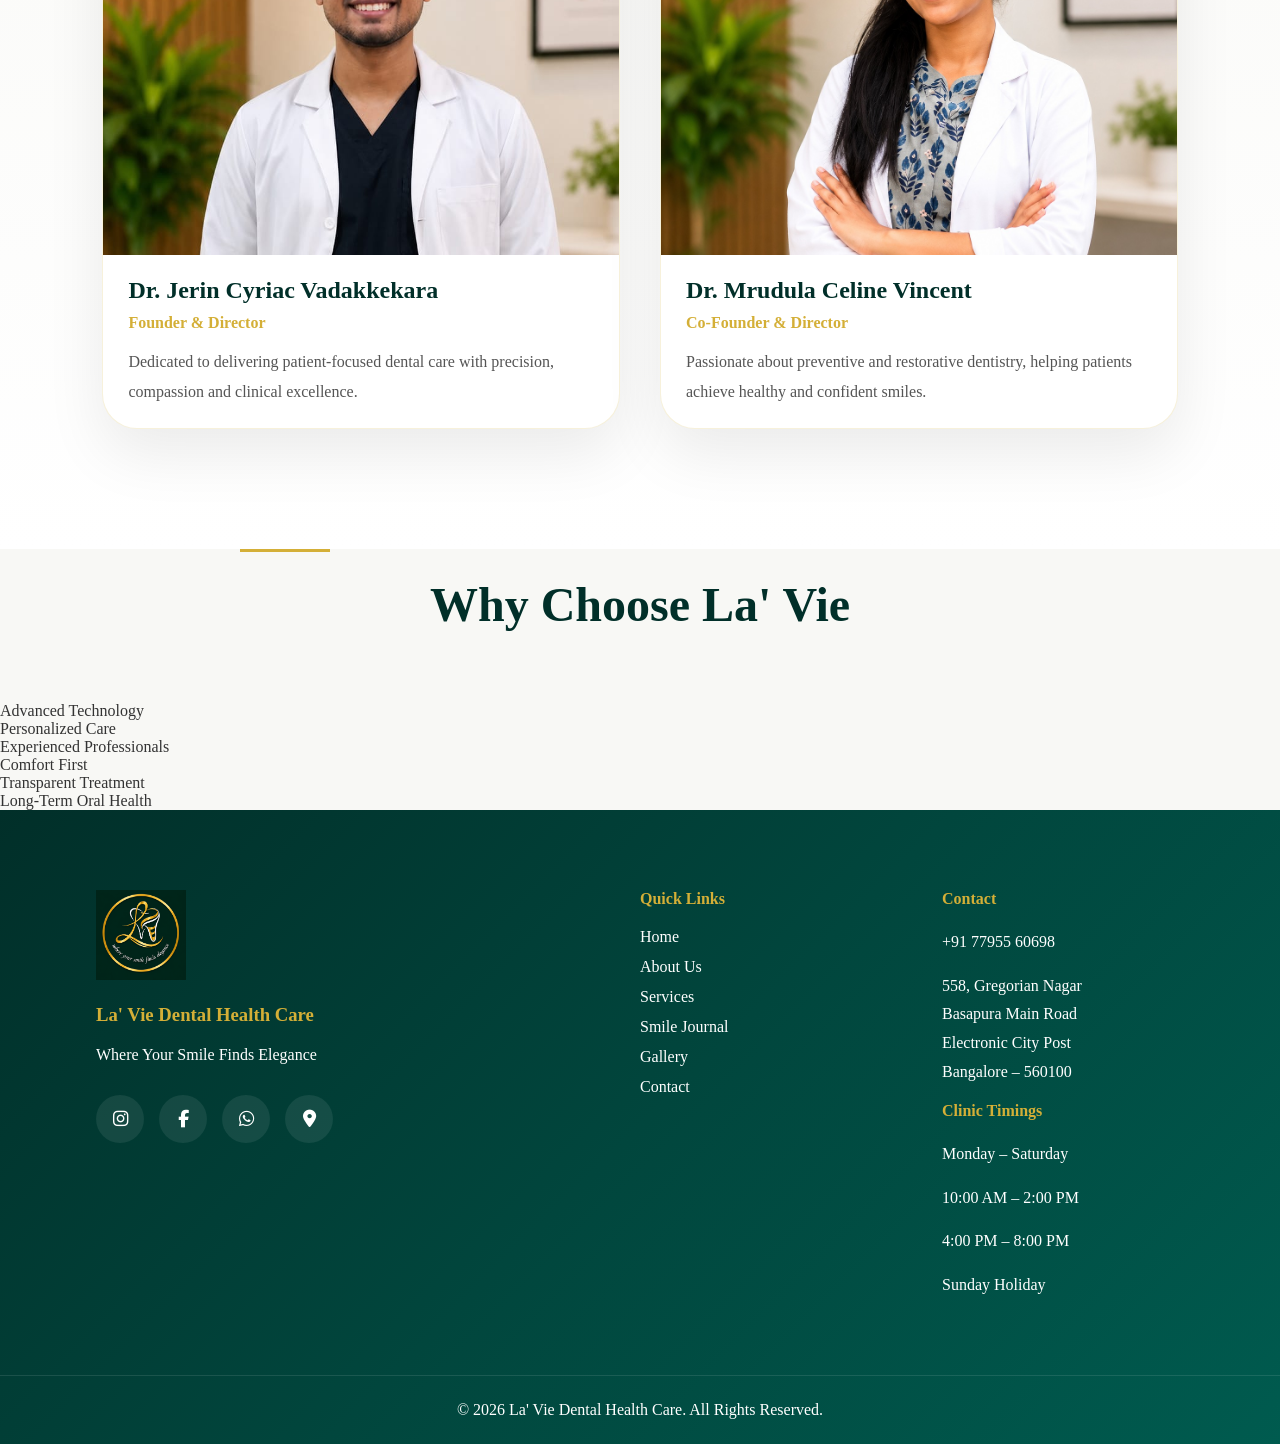
==== commit 971e9c44: "Revise clinic timings in about.html Updated clinic timings to include separate time slots for weekda" ====
--- a/about.html
+++ b/about.html
@@ -281,10 +281,24 @@
 Bangalore – 560100
 </p>
 
-<p>
-Monday – Saturday<br>
-9:00 AM – 8:00 PM
-</p>
+<h4>Clinic Timings</h4>
+
+<p>
+Monday – Saturday
+</p>
+
+<p>
+10:00 AM – 2:00 PM
+</p>
+
+<p>
+4:00 PM – 8:00 PM
+</p>
+
+<p>
+Sunday Holiday
+</p>
+
 
 </div>
 
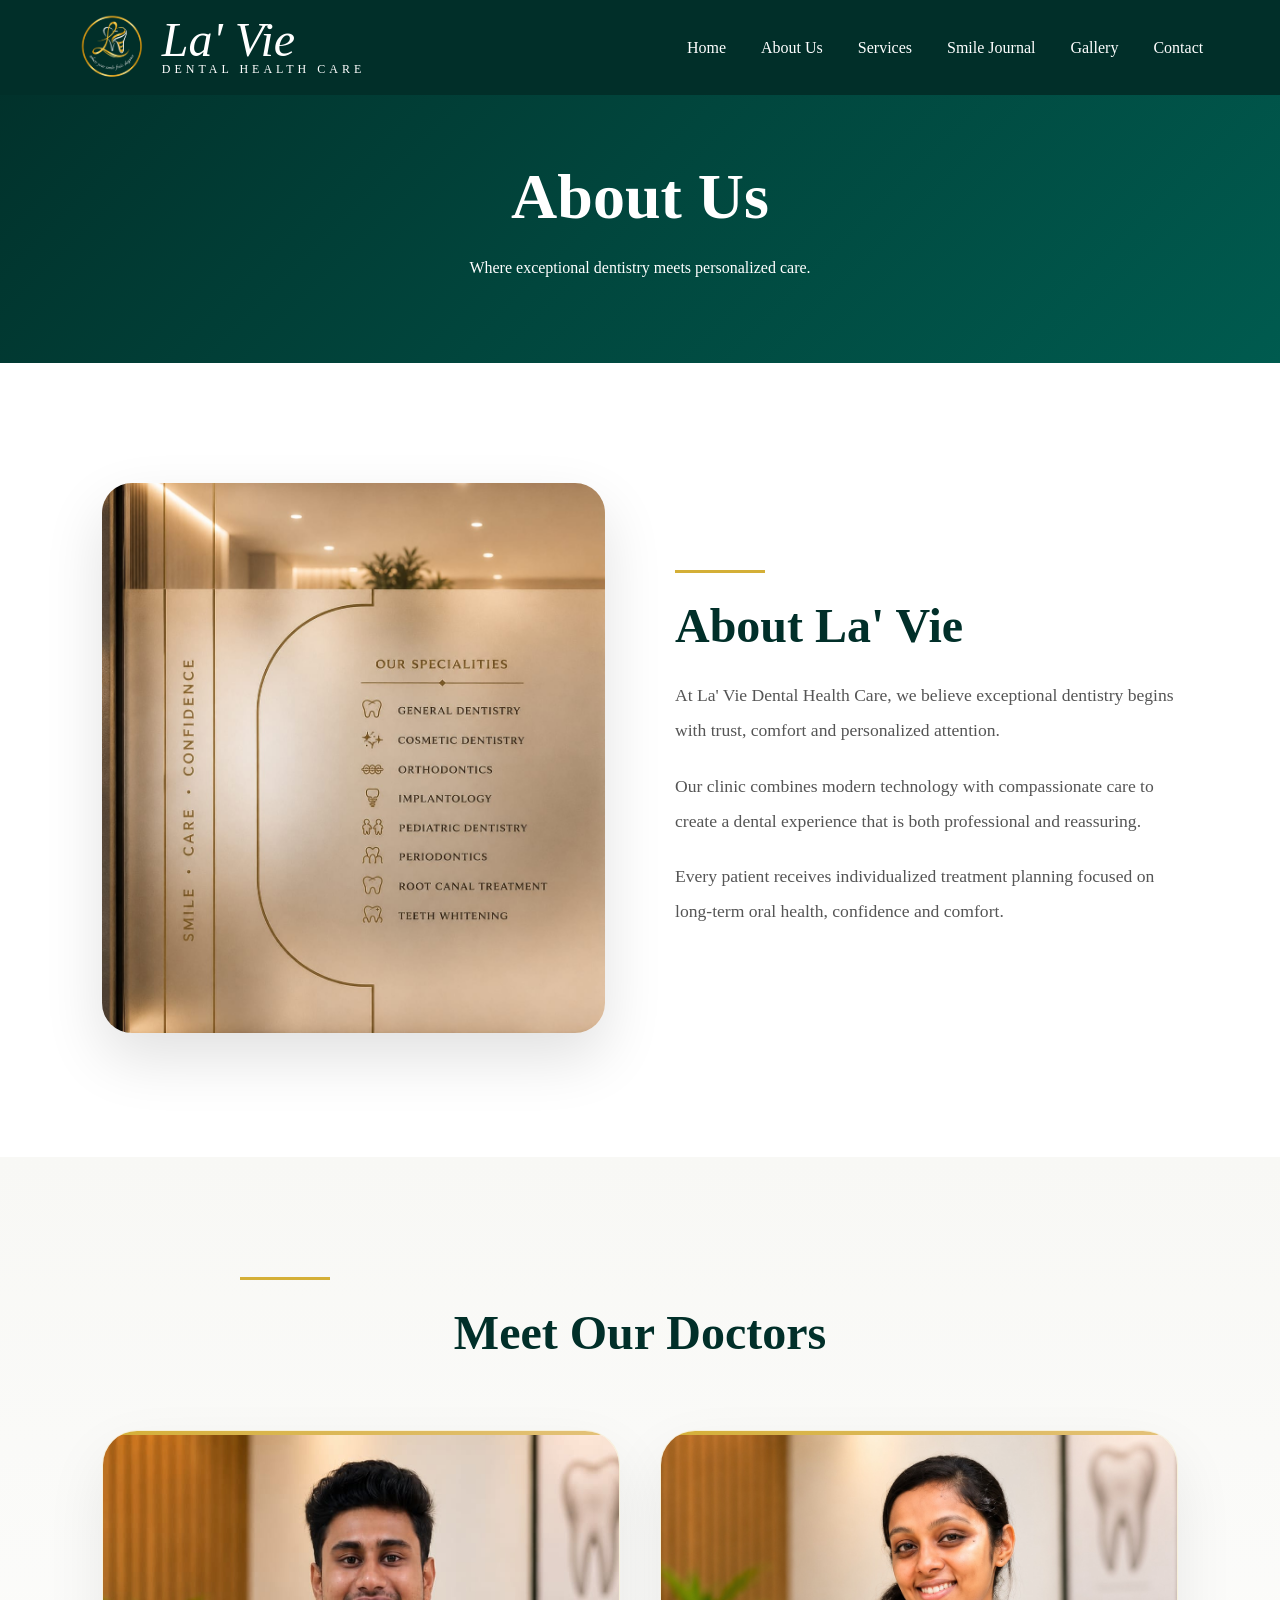
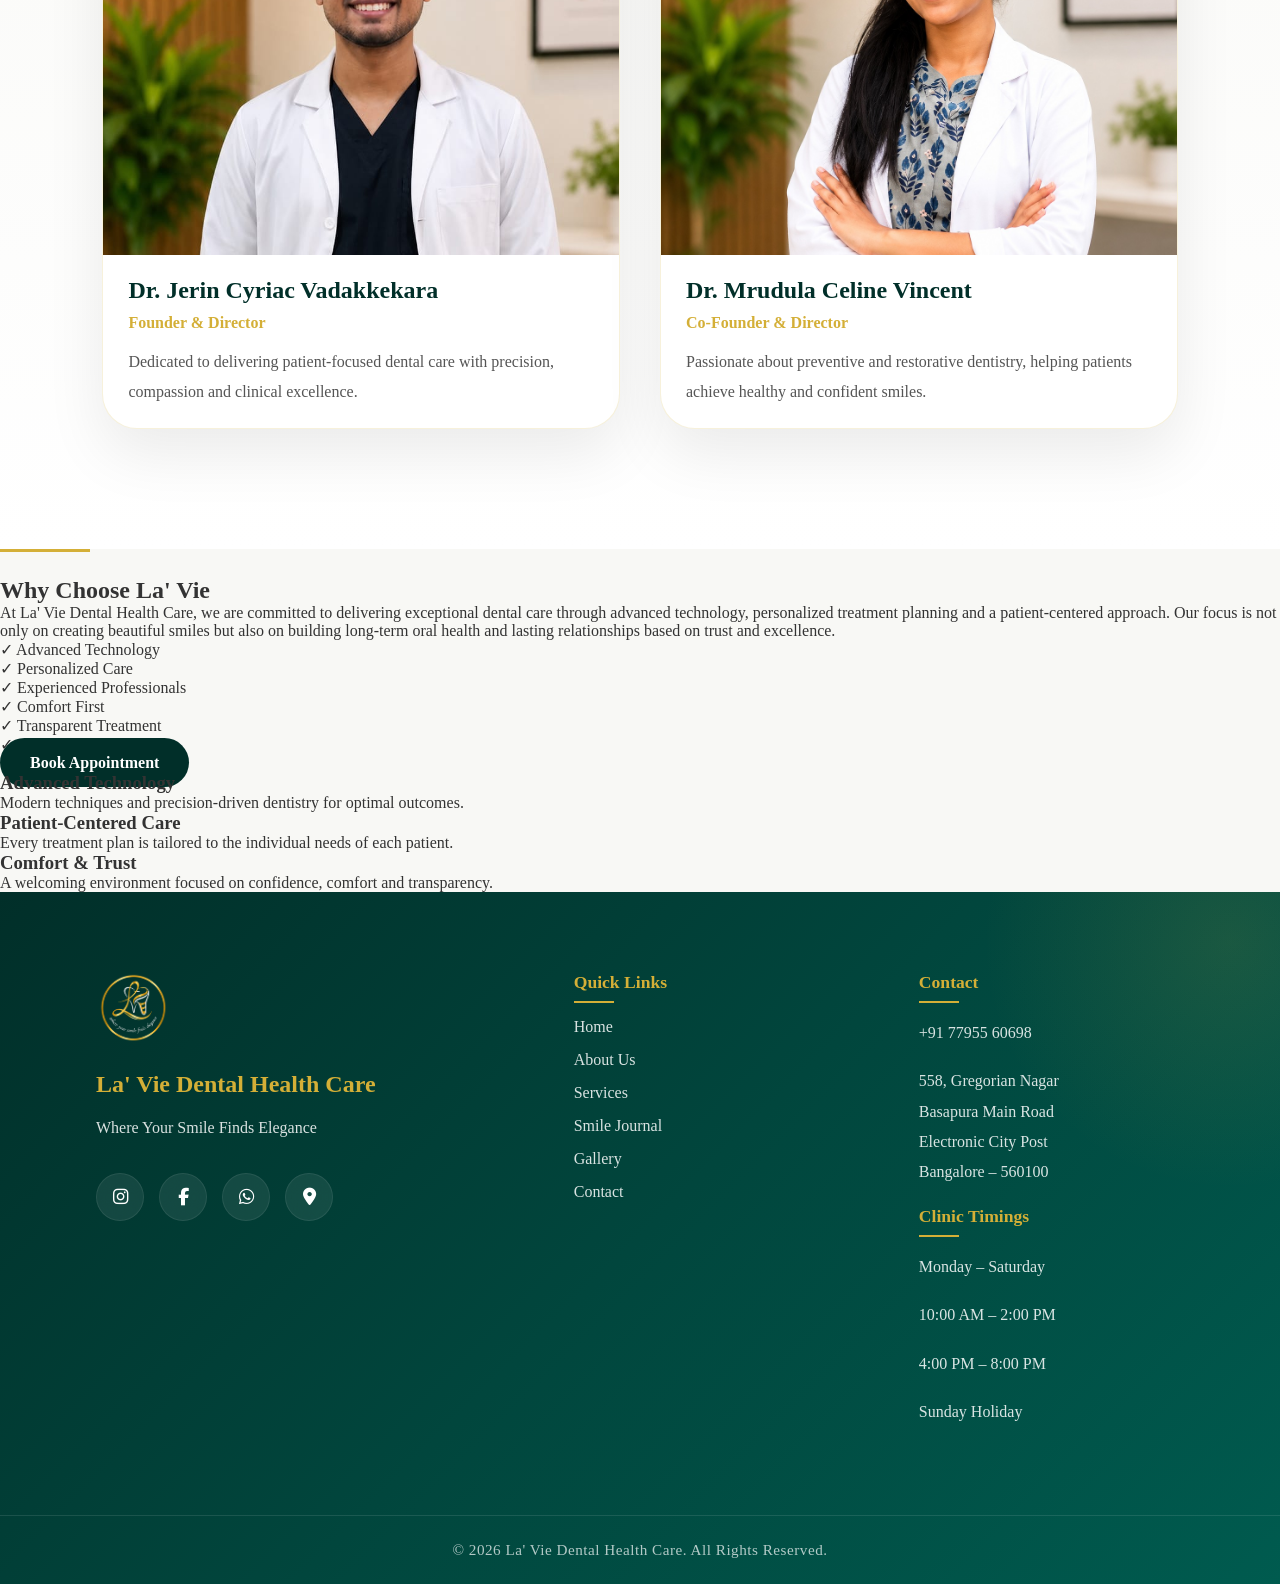
==== commit ba950714: "Enhance 'Why Choose La' Vie' section with new content Added content to the 'Why Choose La' Vie' sect" ====
--- a/about.html
+++ b/about.html
@@ -179,38 +179,100 @@
 
 <section class="why-section">
 
-<div class="section-heading">
+<div class="why-container">
+
+<div class="why-left">
 
 <div class="section-accent"></div>
 
 <h2>Why Choose La' Vie</h2>
 
-</div>
-
-<div class="why-grid">
-
-<div class="why-card">
-Advanced Technology
-</div>
-
-<div class="why-card">
-Personalized Care
-</div>
-
-<div class="why-card">
-Experienced Professionals
-</div>
-
-<div class="why-card">
-Comfort First
-</div>
-
-<div class="why-card">
-Transparent Treatment
-</div>
-
-<div class="why-card">
-Long-Term Oral Health
+<p>
+
+At La' Vie Dental Health Care, we are committed
+to delivering exceptional dental care through
+advanced technology, personalized treatment
+planning and a patient-centered approach.
+
+Our focus is not only on creating beautiful
+smiles but also on building long-term oral
+health and lasting relationships based on
+trust and excellence.
+
+</p>
+
+<div class="why-points">
+
+<div class="why-point">
+✓ Advanced Technology
+</div>
+
+<div class="why-point">
+✓ Personalized Care
+</div>
+
+<div class="why-point">
+✓ Experienced Professionals
+</div>
+
+<div class="why-point">
+✓ Comfort First
+</div>
+
+<div class="why-point">
+✓ Transparent Treatment
+</div>
+
+<div class="why-point">
+✓ Long-Term Oral Health
+</div>
+
+</div>
+
+<a href="contact.html"
+class="primary-btn">
+
+Book Appointment
+
+</a>
+
+</div>
+
+<div class="why-right">
+
+<div class="glass-card-small">
+
+<h3>Advanced Technology</h3>
+
+<p>
+Modern techniques and precision-driven
+dentistry for optimal outcomes.
+</p>
+
+</div>
+
+<div class="glass-card-small">
+
+<h3>Patient-Centered Care</h3>
+
+<p>
+Every treatment plan is tailored to the
+individual needs of each patient.
+</p>
+
+</div>
+
+<div class="glass-card-small">
+
+<h3>Comfort & Trust</h3>
+
+<p>
+A welcoming environment focused on
+confidence, comfort and transparency.
+</p>
+
+</div>
+
 </div>
 
 </div>
--- a/css/style.css
+++ b/css/style.css
@@ -1006,48 +1006,95 @@
 background:
 linear-gradient(
 135deg,
-#012F29,
-#01463D,
-#005B4F
+#012F29 0%,
+#01463D 50%,
+#005B4F 100%
 );
 
-color:white;
-
-padding-top:80px;
+color:#FFFFFF;
+
+padding:80px 0 0 0;
+
+position:relative;
+
+overflow:hidden;
+}
+
+.footer::before{
+
+content:"";
+
+position:absolute;
+
+top:-200px;
+right:-200px;
+
+width:500px;
+height:500px;
+
+border-radius:50%;
+
+background:
+radial-gradient(
+rgba(212,175,55,.12),
+transparent 70%
+);
+
+pointer-events:none;
 }
 
 .footer-container{
 
 width:85%;
 
+max-width:1400px;
+
 margin:auto;
 
 display:grid;
 
 grid-template-columns:
-2fr 1fr 1fr;
-
-gap:60px;
-}
+1.5fr 1fr 1fr;
+
+gap:80px;
+
+position:relative;
+
+z-index:2;
+}
+
+/* BRAND */
 
 .footer-brand img{
 
-height:90px;
+height:75px;
+
+width:auto;
 
 margin-bottom:20px;
 }
 
 .footer-brand h3{
 
+font-size:1.5rem;
+
 color:#D4AF37;
 
 margin-bottom:15px;
+
+font-weight:600;
 }
 
 .footer-brand p{
 
-line-height:1.8;
-}
+line-height:1.9;
+
+color:rgba(255,255,255,.85);
+
+font-size:1rem;
+}
+
+/* SOCIAL */
 
 .footer-social{
 
@@ -1055,7 +1102,7 @@
 
 gap:15px;
 
-margin-top:25px;
+margin-top:30px;
 }
 
 .footer-social a{
@@ -1072,13 +1119,18 @@
 background:
 rgba(255,255,255,.08);
 
+border:
+1px solid rgba(255,255,255,.08);
+
 color:white;
 
 font-size:1.1rem;
 
 text-decoration:none;
 
-transition:.3s;
+backdrop-filter:blur(10px);
+
+transition:.35s ease;
 }
 
 .footer-social a:hover{
@@ -1087,52 +1139,83 @@
 
 color:#012F29;
 
-transform:translateY(-4px);
-}
-
-.footer-links,
-.footer-contact{
-
-display:flex;
-flex-direction:column;
-}
+transform:
+translateY(-4px)
+scale(1.05);
+}
+
+/* LINKS */
 
 .footer-links h4,
 .footer-contact h4{
 
-margin-bottom:20px;
+font-size:1.1rem;
+
+margin-bottom:25px;
 
 color:#D4AF37;
+
+position:relative;
+}
+
+.footer-links h4::after,
+.footer-contact h4::after{
+
+content:"";
+
+position:absolute;
+
+left:0;
+bottom:-10px;
+
+width:40px;
+height:2px;
+
+background:#D4AF37;
+}
+
+.footer-links{
+
+display:flex;
+flex-direction:column;
 }
 
 .footer-links a{
 
-color:white;
+color:rgba(255,255,255,.85);
 
 text-decoration:none;
 
-margin-bottom:12px;
-
-transition:.3s;
+margin-bottom:15px;
+
+transition:.3s ease;
 }
 
 .footer-links a:hover{
 
 color:#D4AF37;
-}
+
+padding-left:5px;
+}
+
+/* CONTACT */
 
 .footer-contact p{
 
-line-height:1.8;
-
-margin-bottom:15px;
-}
+line-height:1.9;
+
+color:rgba(255,255,255,.85);
+
+margin-bottom:18px;
+}
+
+/* BOTTOM */
 
 .footer-bottom{
 
-margin-top:60px;
-
-padding:25px;
+margin-top:70px;
+
+padding:25px 0;
 
 text-align:center;
 
@@ -1140,13 +1223,52 @@
 1px solid rgba(255,255,255,.10);
 }
 
-@media(max-width:992px){
+.footer-bottom p{
+
+font-size:.95rem;
+
+color:rgba(255,255,255,.70);
+
+letter-spacing:.5px;
+}
+
+/* TABLET */
+
+@media(max-width:1100px){
 
 .footer-container{
 
+grid-template-columns:1fr 1fr;
+
+gap:50px;
+}
+
+}
+
+/* MOBILE */
+
+@media(max-width:768px){
+
+.footer{
+
+padding-top:60px;
+}
+
+.footer-container{
+
 grid-template-columns:1fr;
 
 text-align:center;
+
+gap:40px;
+}
+
+.footer-links h4::after,
+.footer-contact h4::after{
+
+left:50%;
+
+transform:translateX(-50%);
 }
 
 .footer-social{
@@ -1154,4 +1276,14 @@
 justify-content:center;
 }
 
-}
+.footer-brand img{
+
+height:65px;
+}
+
+.footer-bottom{
+
+margin-top:50px;
+}
+
+}
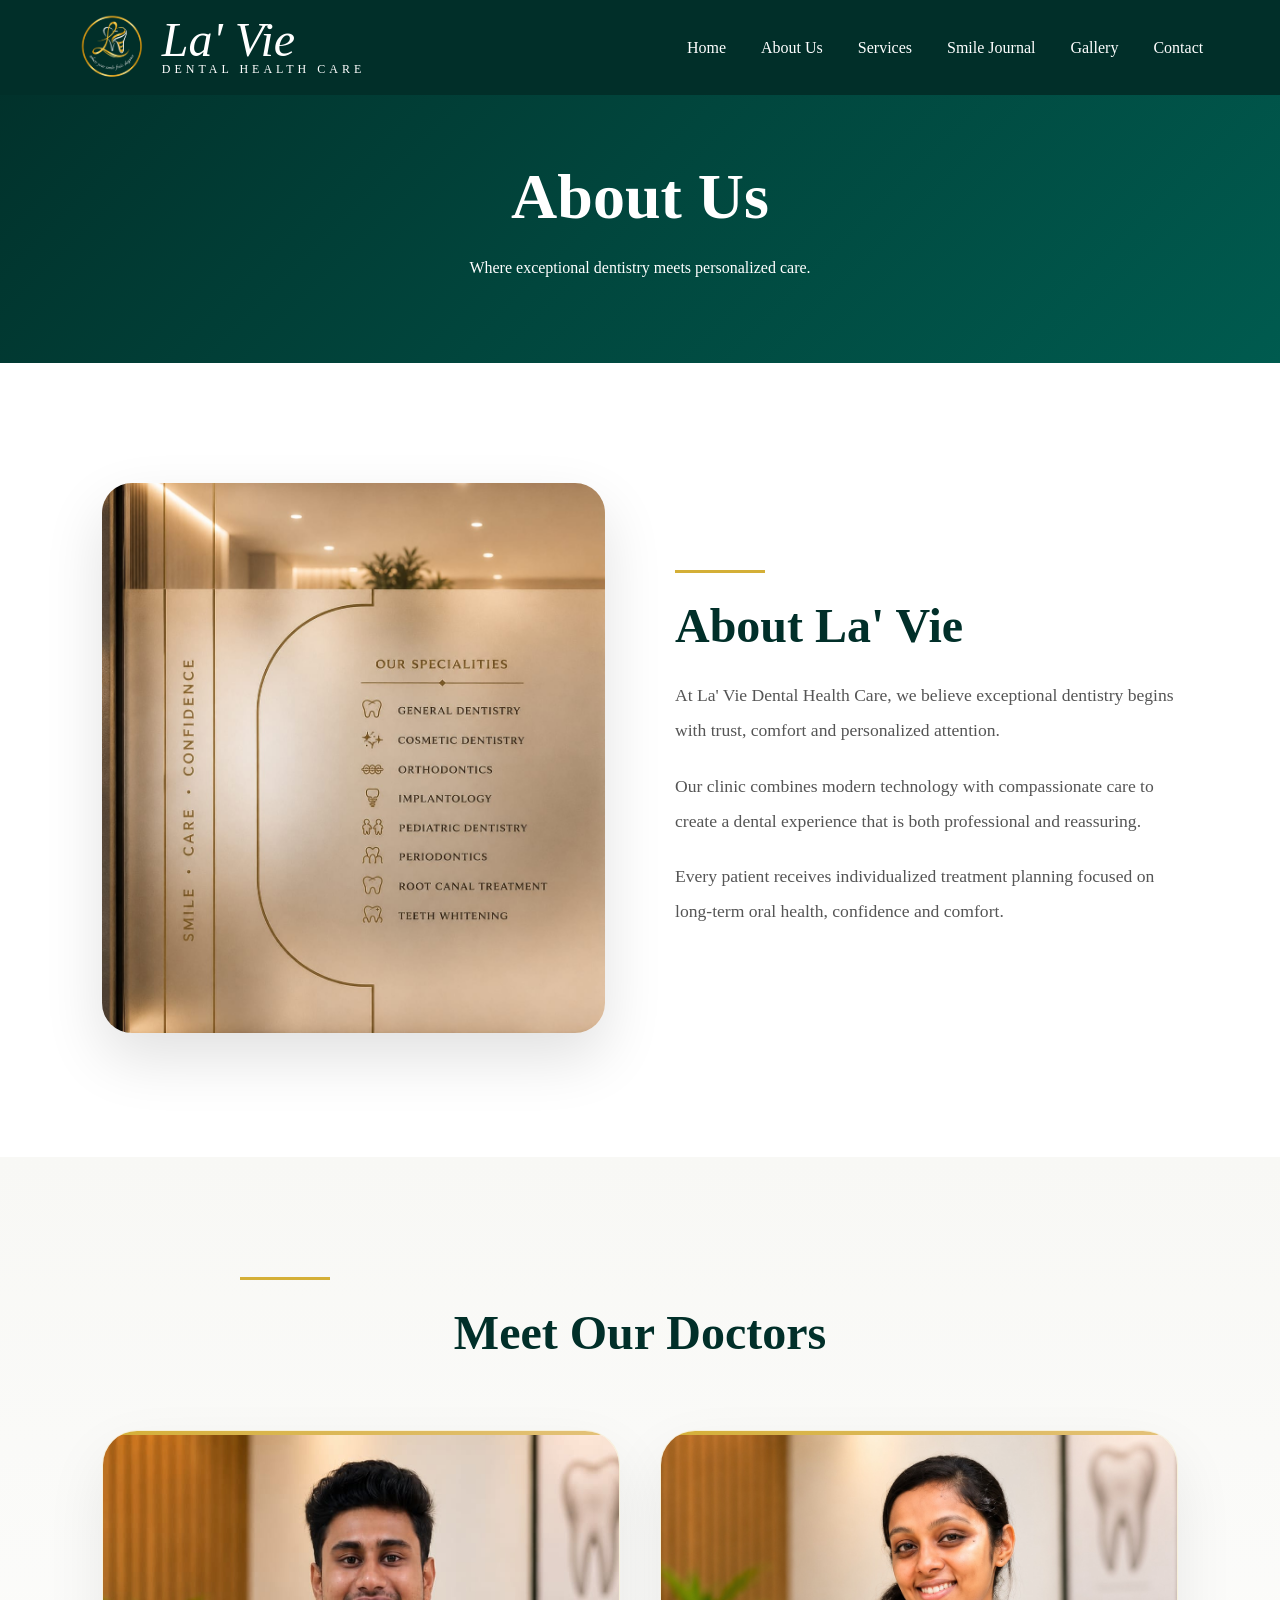
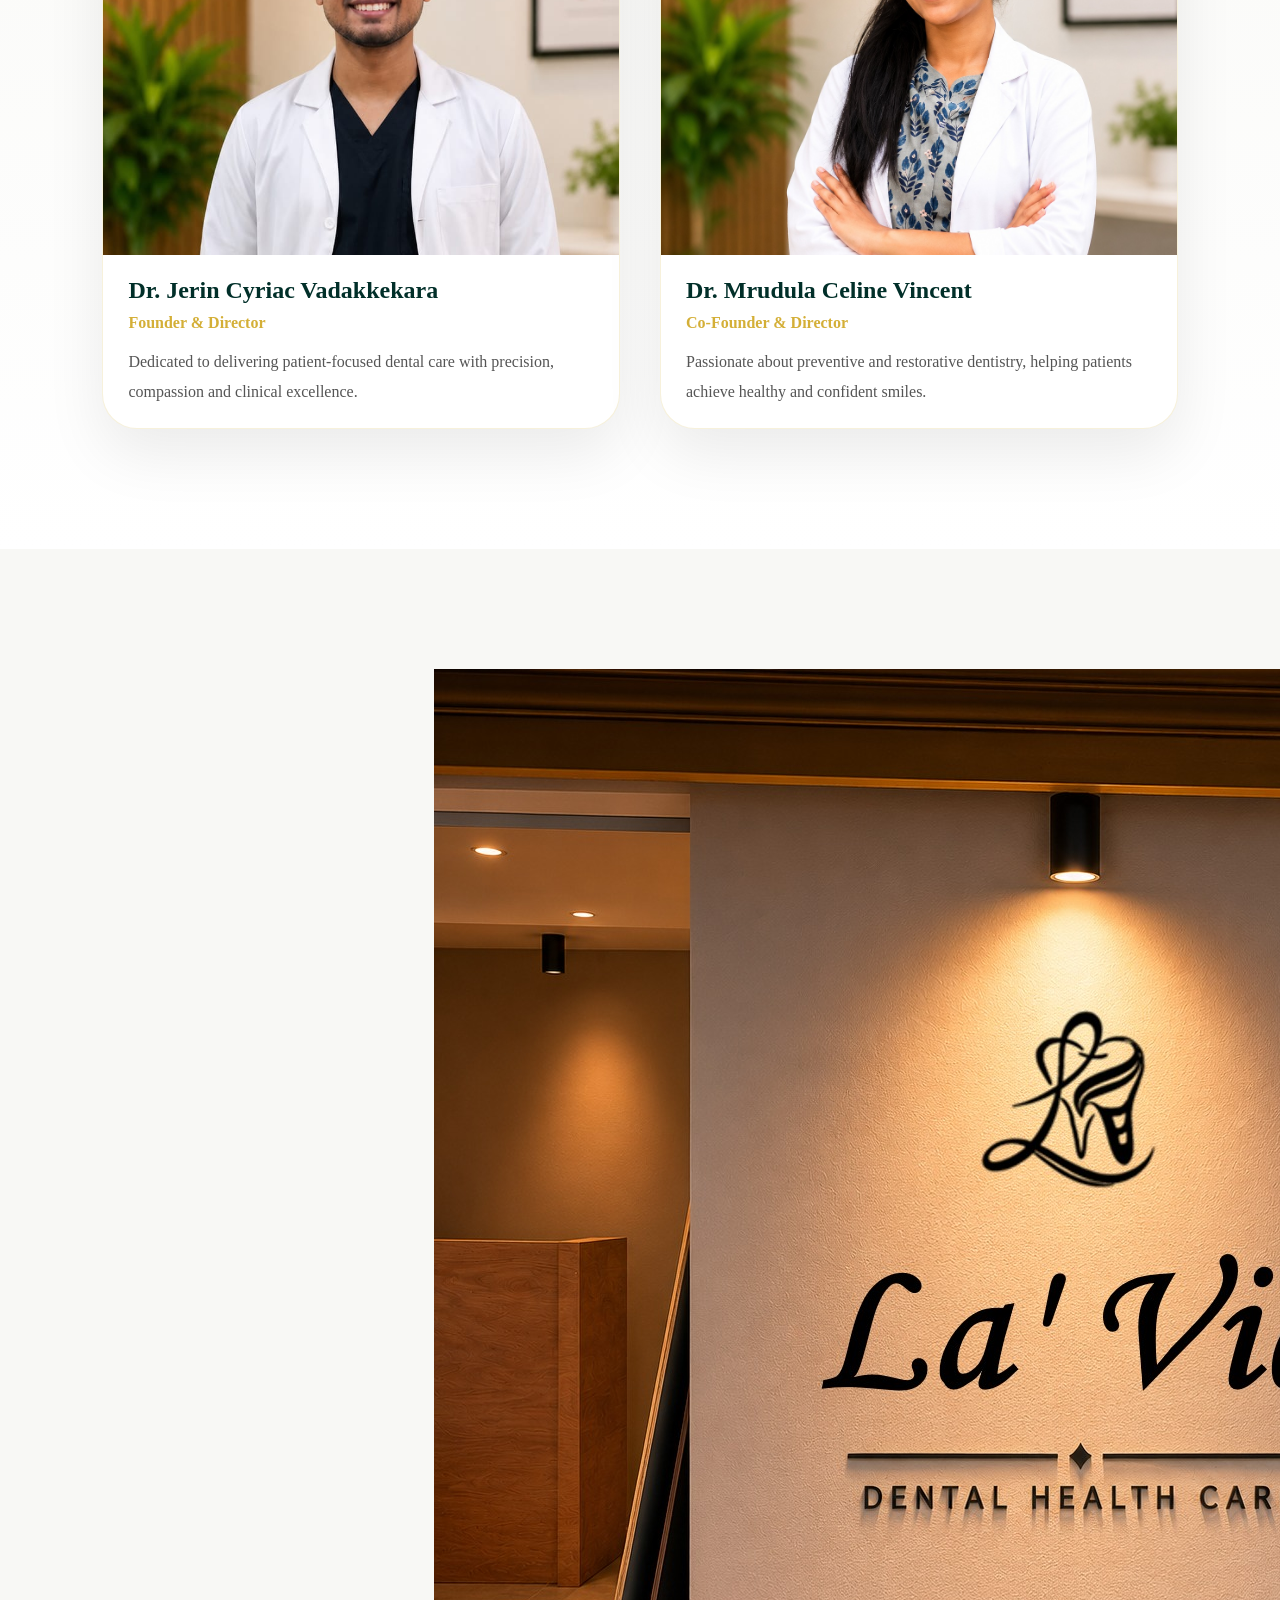
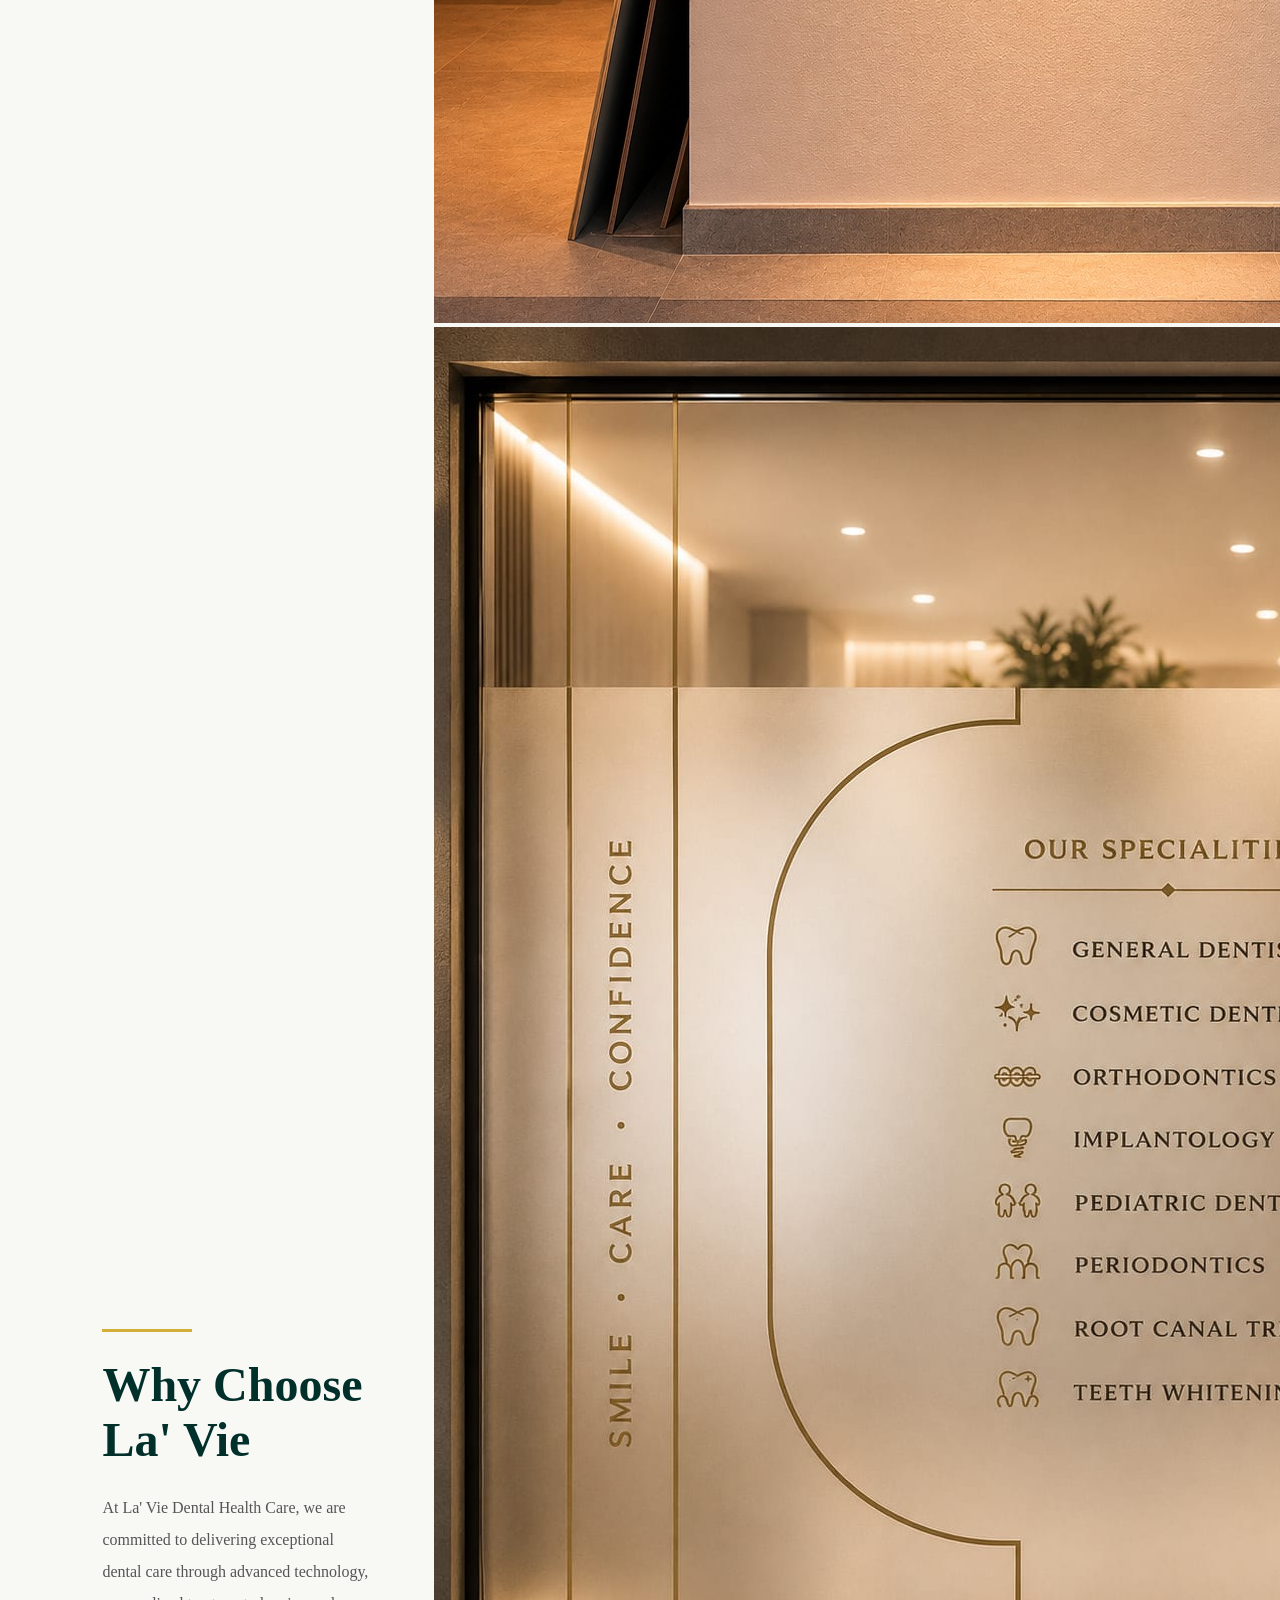
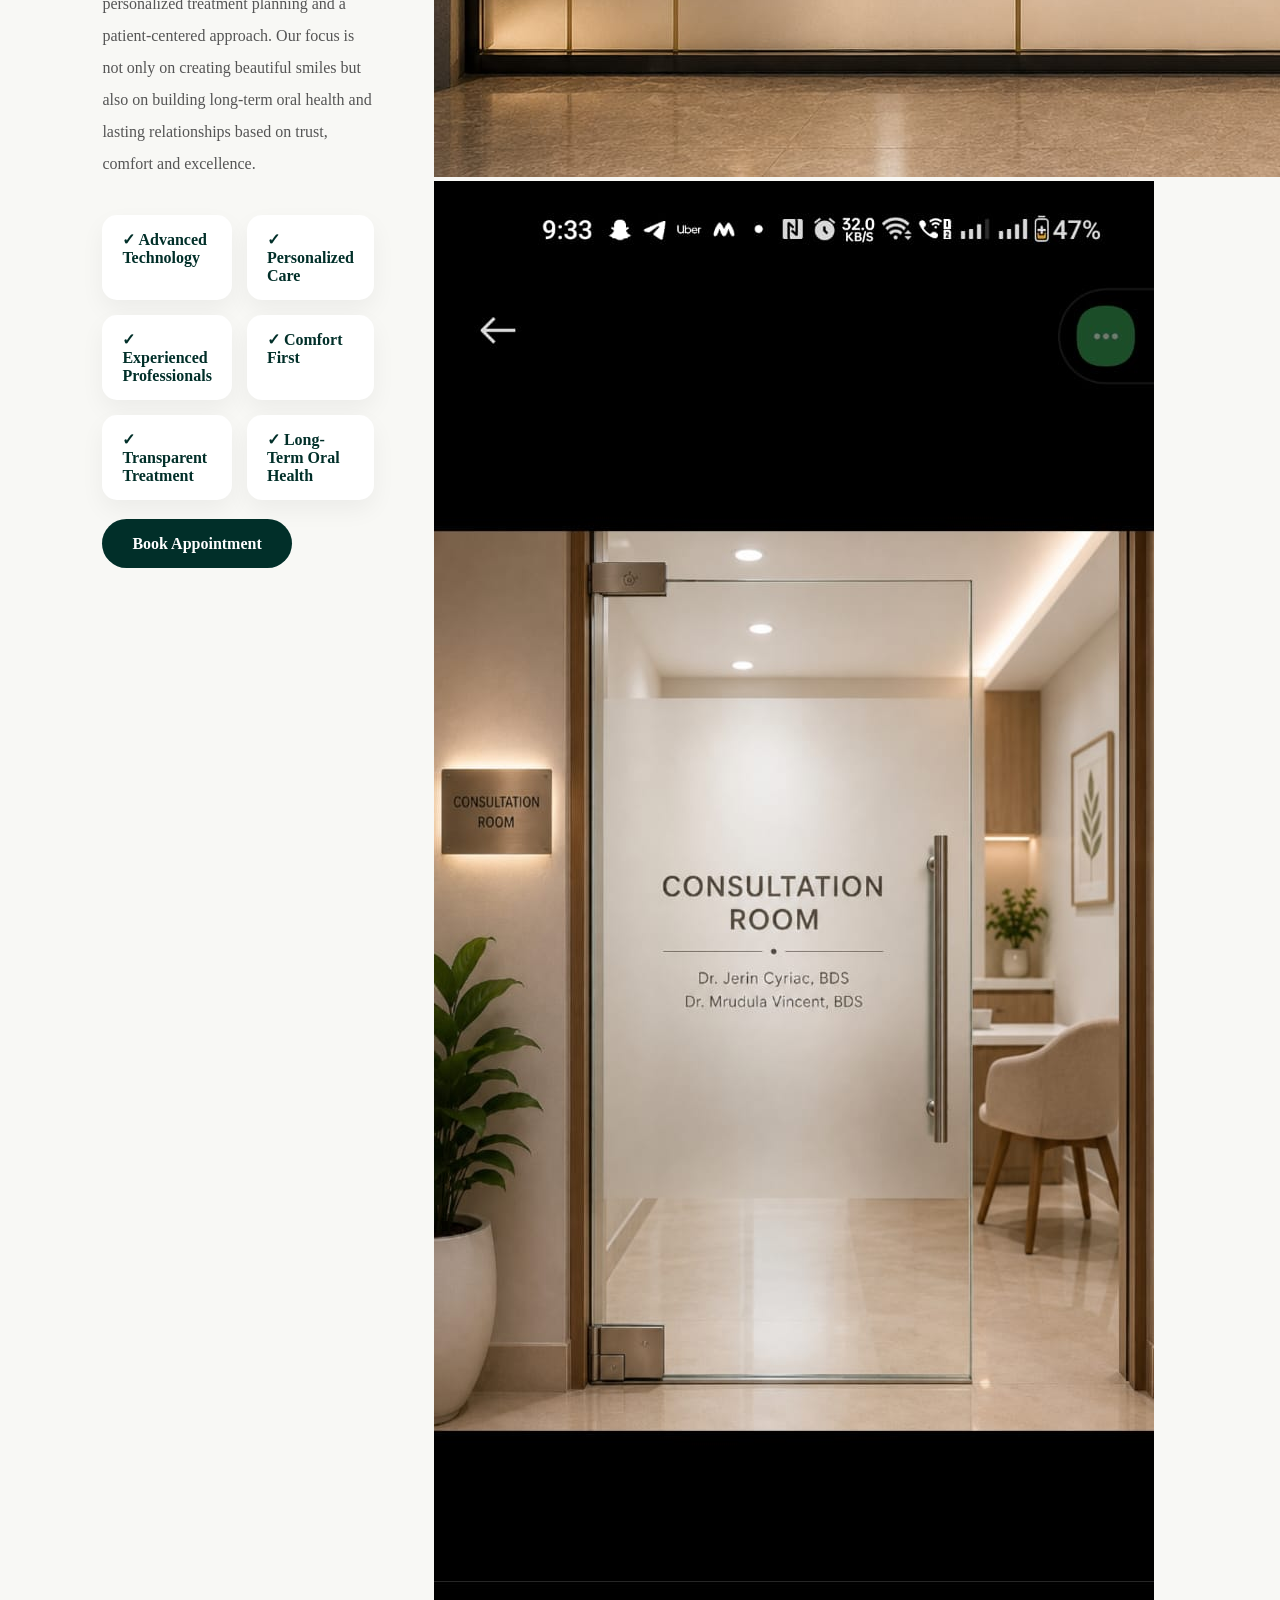
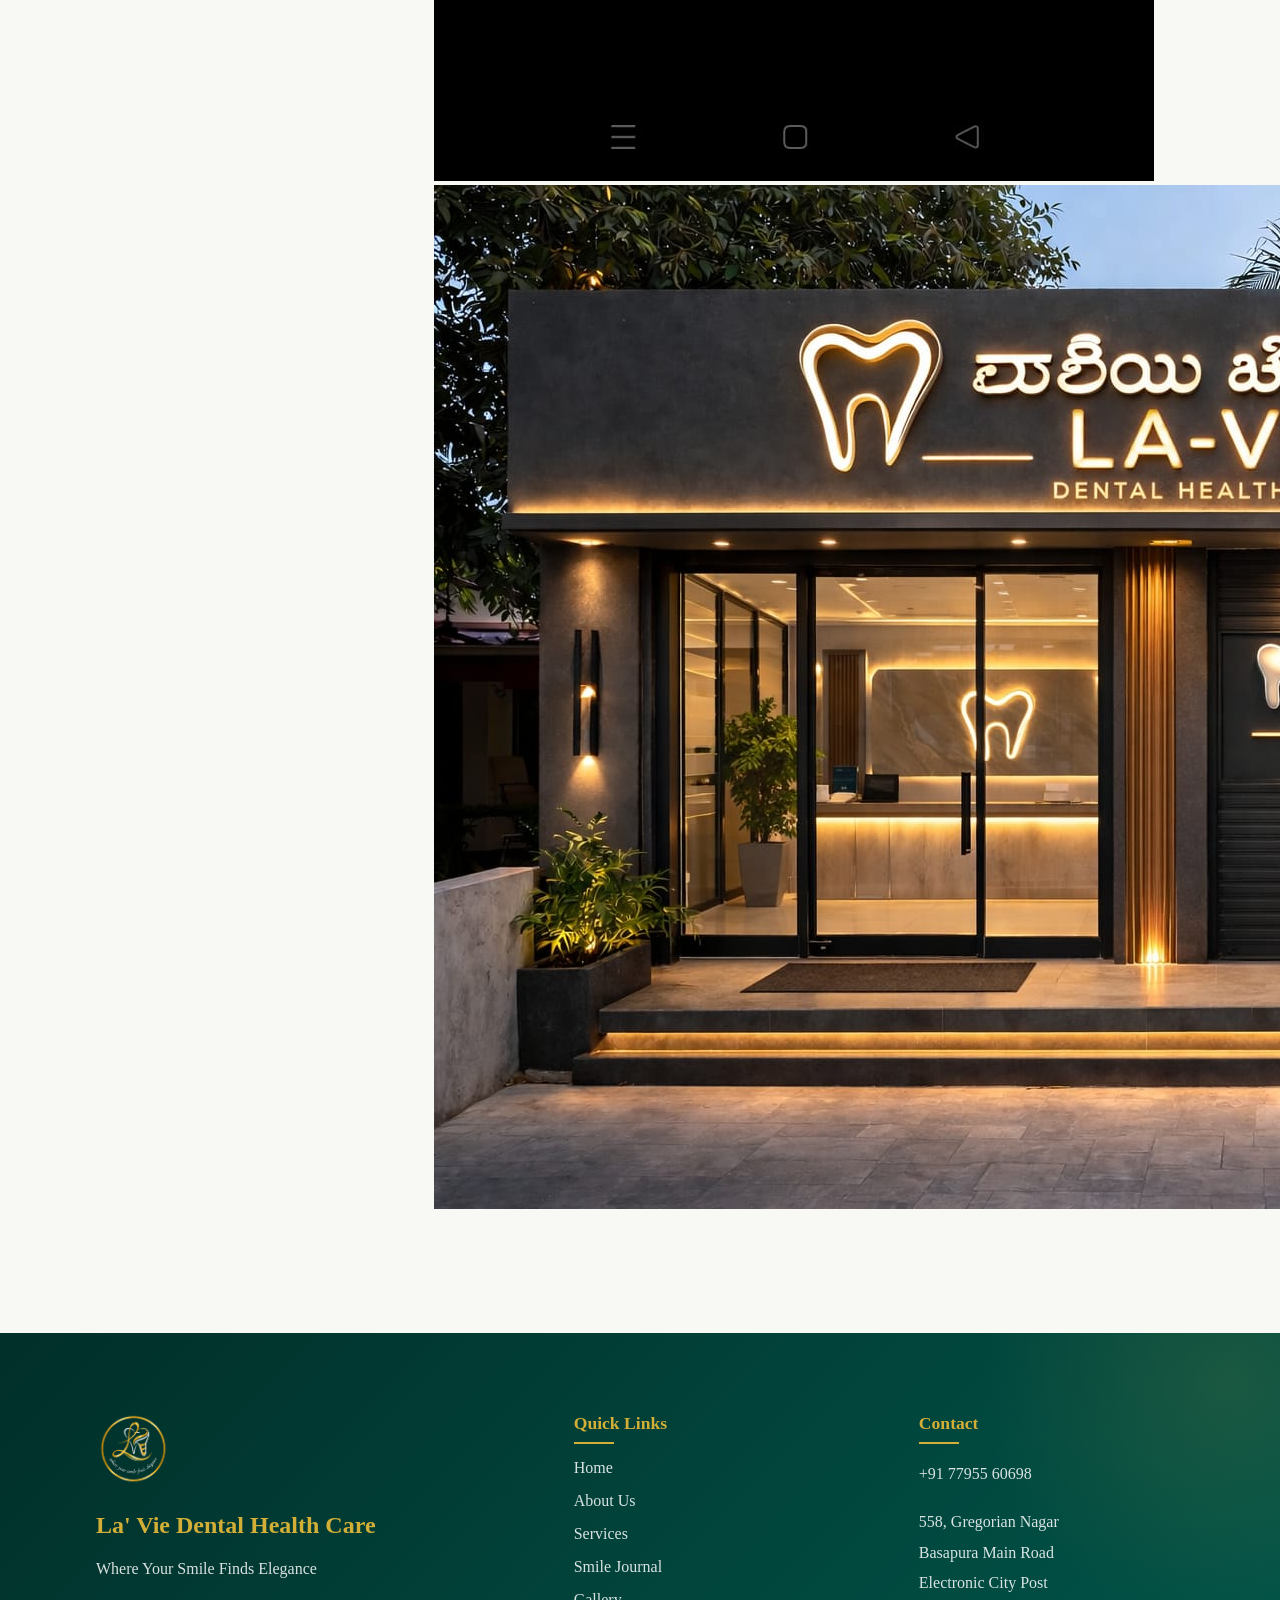
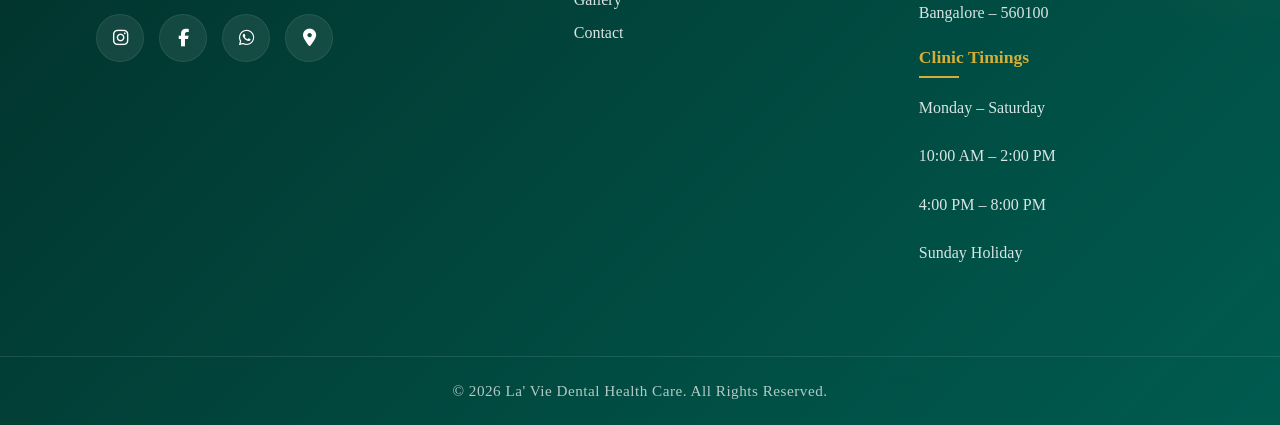
==== commit f9488ae1: "Revise content and enhance visuals in about.html Updated text for trust and comfort, added images fo" ====
--- a/about.html
+++ b/about.html
@@ -197,7 +197,7 @@
 Our focus is not only on creating beautiful
 smiles but also on building long-term oral
 health and lasting relationships based on
-trust and excellence.
+trust, comfort and excellence.
 
 </p>
 
@@ -240,36 +240,23 @@
 
 <div class="why-right">
 
-<div class="glass-card-small">
-
-<h3>Advanced Technology</h3>
-
-<p>
-Modern techniques and precision-driven
-dentistry for optimal outcomes.
-</p>
-
-</div>
-
-<div class="glass-card-small">
-
-<h3>Patient-Centered Care</h3>
-
-<p>
-Every treatment plan is tailored to the
-individual needs of each patient.
-</p>
-
-</div>
-
-<div class="glass-card-small">
-
-<h3>Comfort & Trust</h3>
-
-<p>
-A welcoming environment focused on
-confidence, comfort and transparency.
-</p>
+<div class="why-slider">
+
+<img src="images/interior.jpeg"
+class="why-slide active"
+alt="Clinic Interior">
+
+<img src="images/glass.jpeg"
+class="why-slide"
+alt="Brand Wall">
+
+<img src="images/int 3.jpeg"
+class="why-slide"
+alt="Treatment Area">
+
+<img src="images/hi.jpeg"
+class="why-slide"
+alt="Clinic Exterior">
 
 </div>
 
--- a/css/style.css
+++ b/css/style.css
@@ -1287,3 +1287,127 @@
 }
 
 }
+
+/* =========================
+WHY CHOOSE LA' VIE V2
+========================= */
+
+.why-section{
+
+padding:120px 8%;
+
+background:#F8F8F5;
+}
+
+.why-container{
+
+display:grid;
+
+grid-template-columns:
+1.2fr 1fr;
+
+gap:60px;
+
+align-items:center;
+}
+
+.why-left h2{
+
+font-size:3rem;
+
+color:#012F29;
+
+margin-bottom:25px;
+}
+
+.why-left p{
+
+line-height:2;
+
+color:#555;
+
+margin-bottom:35px;
+}
+
+.why-points{
+
+display:grid;
+
+grid-template-columns:
+1fr 1fr;
+
+gap:15px;
+
+margin-bottom:35px;
+}
+
+.why-point{
+
+padding:15px 20px;
+
+background:white;
+
+border-radius:15px;
+
+box-shadow:
+0 10px 25px rgba(0,0,0,.05);
+
+color:#012F29;
+
+font-weight:600;
+}
+
+.why-right{
+
+display:flex;
+
+flex-direction:column;
+
+gap:25px;
+}
+
+.glass-card-small{
+
+background:
+rgba(1,91,79,.08);
+
+backdrop-filter:blur(10px);
+
+padding:30px;
+
+border-radius:25px;
+
+border:
+1px solid rgba(1,91,79,.10);
+
+box-shadow:
+0 15px 35px rgba(0,0,0,.05);
+}
+
+.glass-card-small h3{
+
+color:#012F29;
+
+margin-bottom:12px;
+}
+
+.glass-card-small p{
+
+line-height:1.8;
+
+color:#555;
+}
+
+@media(max-width:992px){
+
+.why-container{
+
+grid-template-columns:1fr;
+}
+
+.why-points{
+
+grid-template-columns:1fr;
+}
+
+}
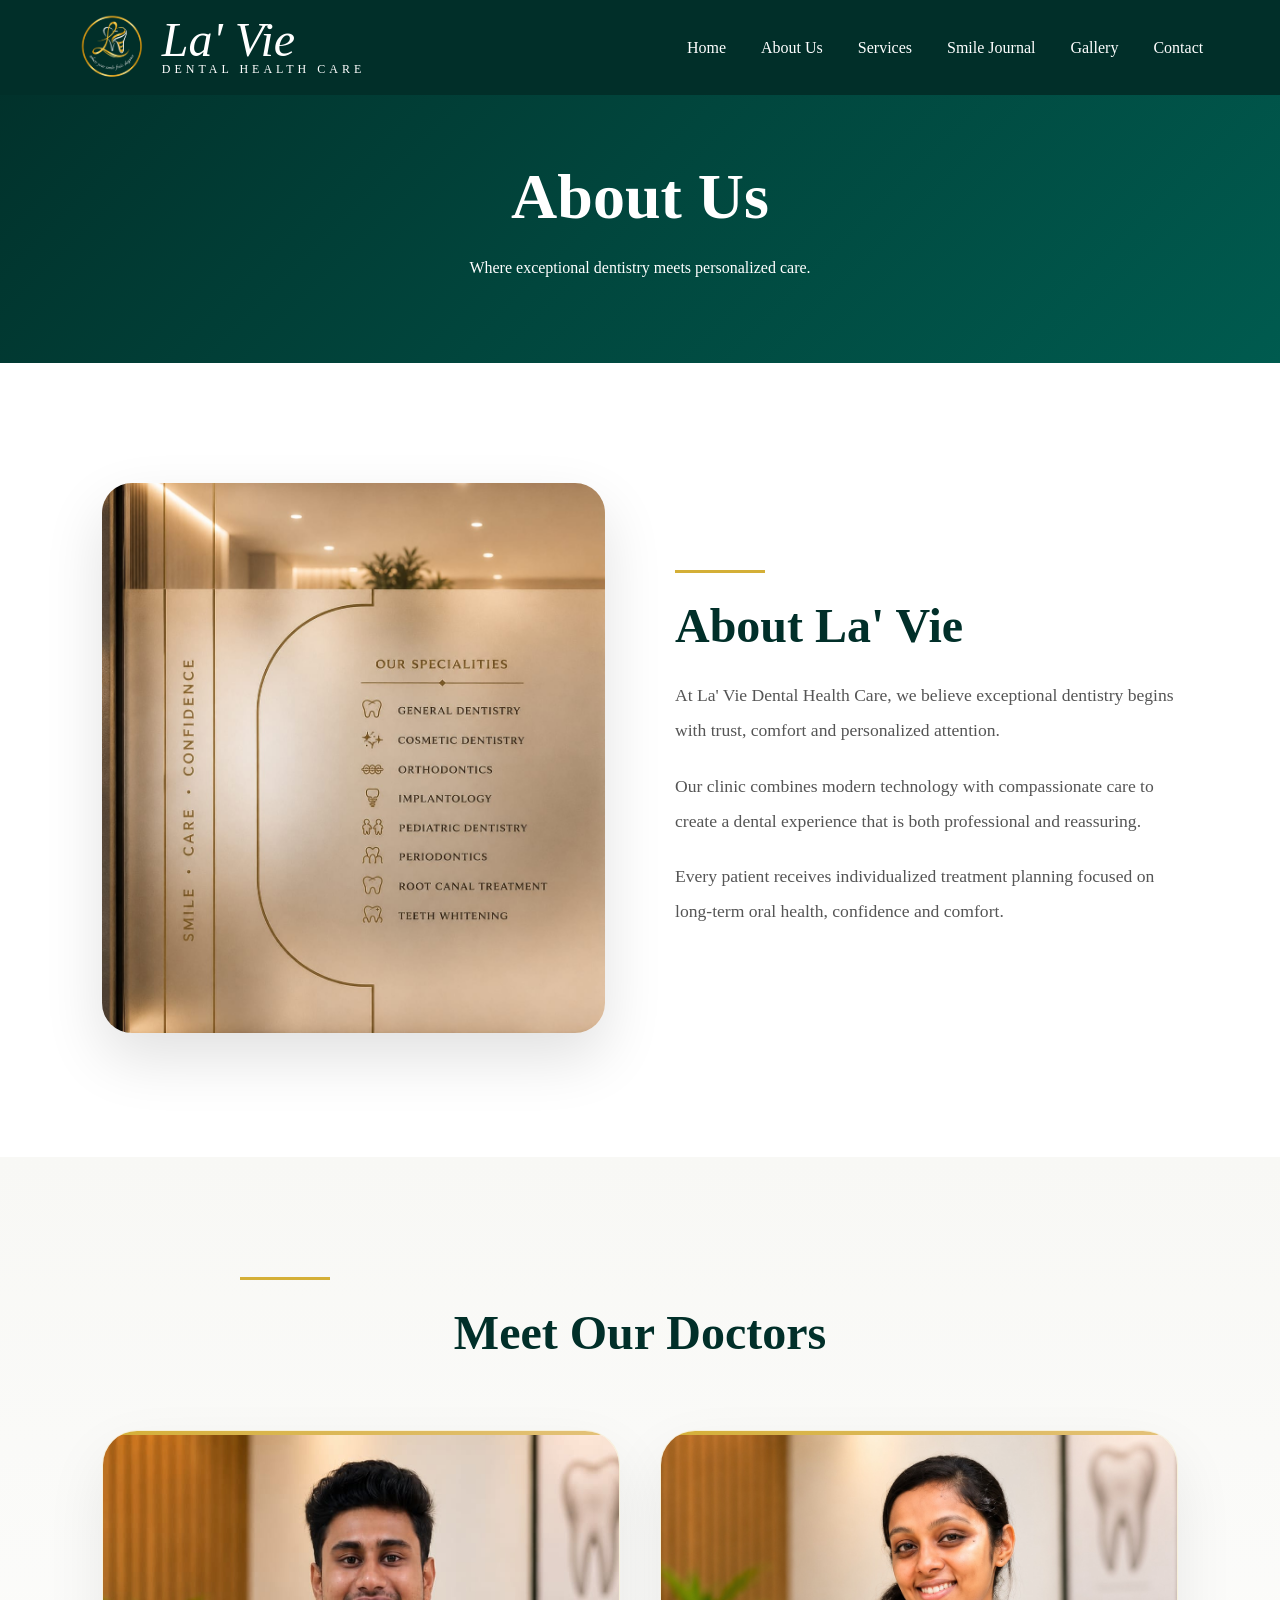
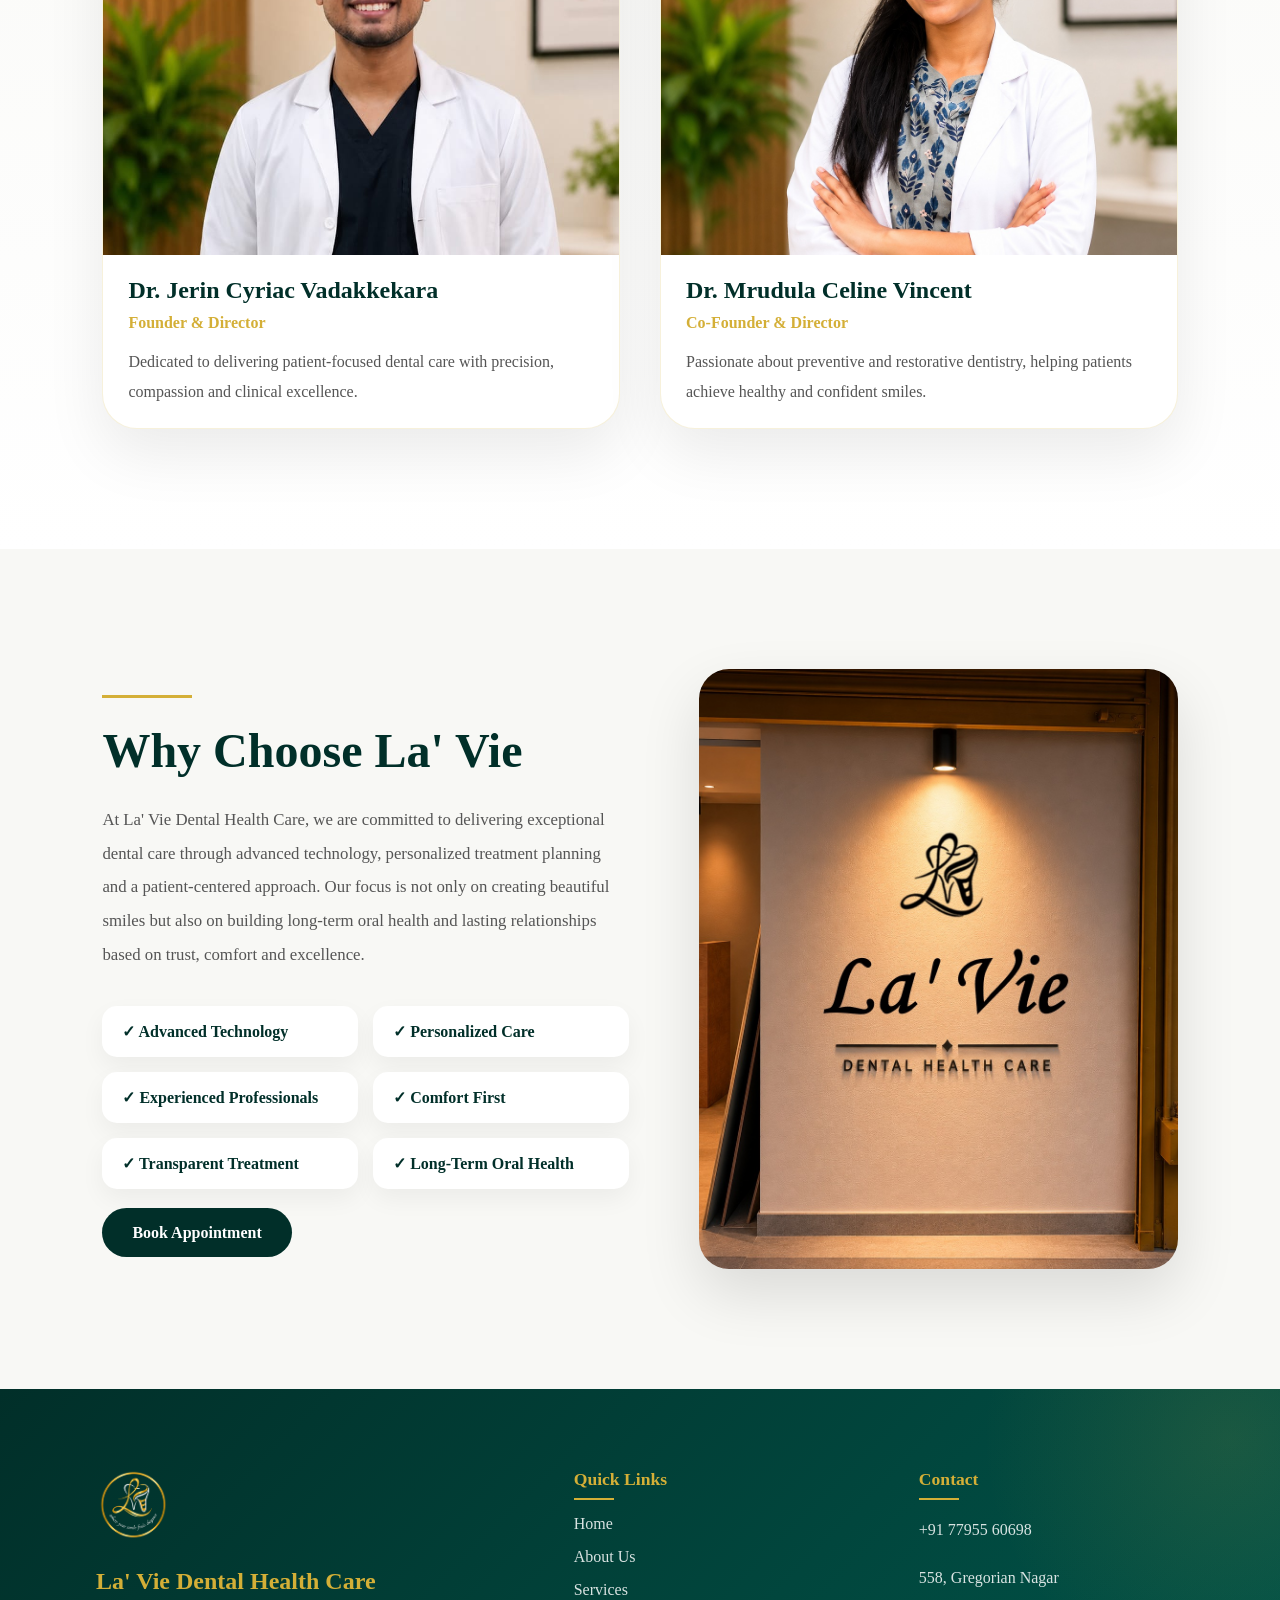
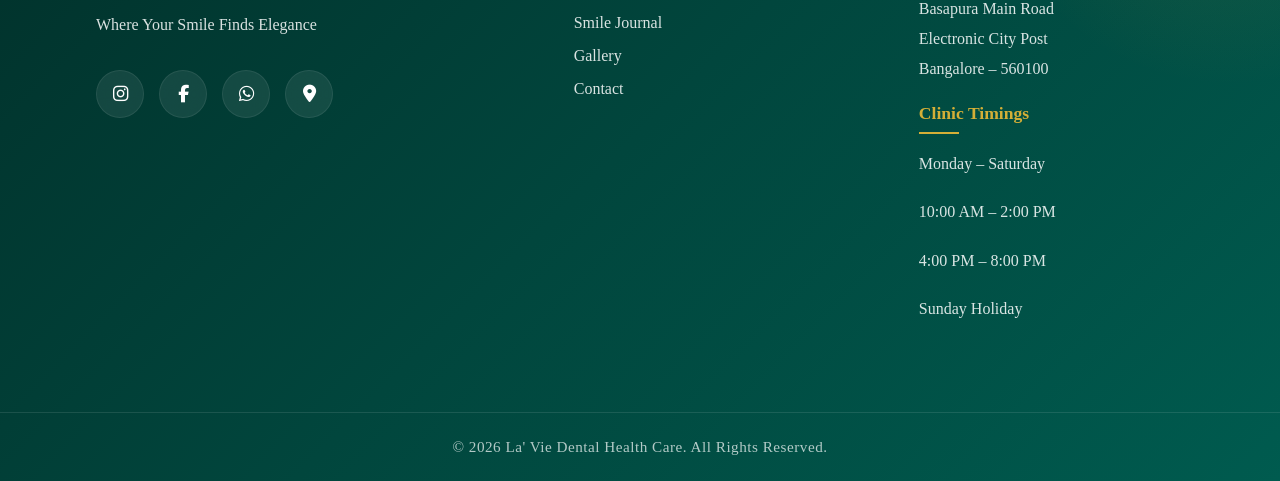
==== commit c600aef0: "Include script.js in about.html Add script tag to include external JavaScript file." ====
--- a/about.html
+++ b/about.html
@@ -362,6 +362,10 @@
 </div>
 
 </footer>
+
+  <script src="js/script.js"></script>
+</body>
+</html>
   
 </body>
 
--- a/css/style.css
+++ b/css/style.css
@@ -1411,3 +1411,137 @@
 }
 
 }
+
+/* =========================
+WHY CHOOSE LA' VIE
+========================= */
+
+.why-section{
+
+padding:120px 8%;
+
+background:#F8F8F5;
+}
+
+.why-container{
+
+display:grid;
+
+grid-template-columns:
+1.1fr 1fr;
+
+gap:70px;
+
+align-items:center;
+}
+
+.why-left h2{
+
+font-size:3rem;
+
+color:#012F29;
+
+margin-bottom:25px;
+}
+
+.why-left p{
+
+font-size:1.05rem;
+
+line-height:2;
+
+color:#555;
+
+margin-bottom:35px;
+}
+
+.why-points{
+
+display:grid;
+
+grid-template-columns:
+1fr 1fr;
+
+gap:15px;
+
+margin-bottom:35px;
+}
+
+.why-point{
+
+background:white;
+
+padding:16px 20px;
+
+border-radius:15px;
+
+box-shadow:
+0 10px 25px rgba(0,0,0,.05);
+
+color:#012F29;
+
+font-weight:600;
+}
+
+.why-right{
+
+display:flex;
+justify-content:center;
+align-items:center;
+}
+
+.why-slider{
+
+position:relative;
+
+width:100%;
+
+max-width:550px;
+
+height:600px;
+
+overflow:hidden;
+
+border-radius:30px;
+
+box-shadow:
+0 25px 60px rgba(0,0,0,.12);
+}
+
+.why-slide{
+
+position:absolute;
+
+width:100%;
+height:100%;
+
+object-fit:cover;
+
+opacity:0;
+
+transition:opacity 1.5s ease;
+}
+
+.why-slide.active{
+
+opacity:1;
+}
+
+@media(max-width:992px){
+
+.why-container{
+
+grid-template-columns:1fr;
+}
+
+.why-points{
+
+grid-template-columns:1fr;
+}
+
+.why-slider{
+
+height:450px;
+}
+
+}
